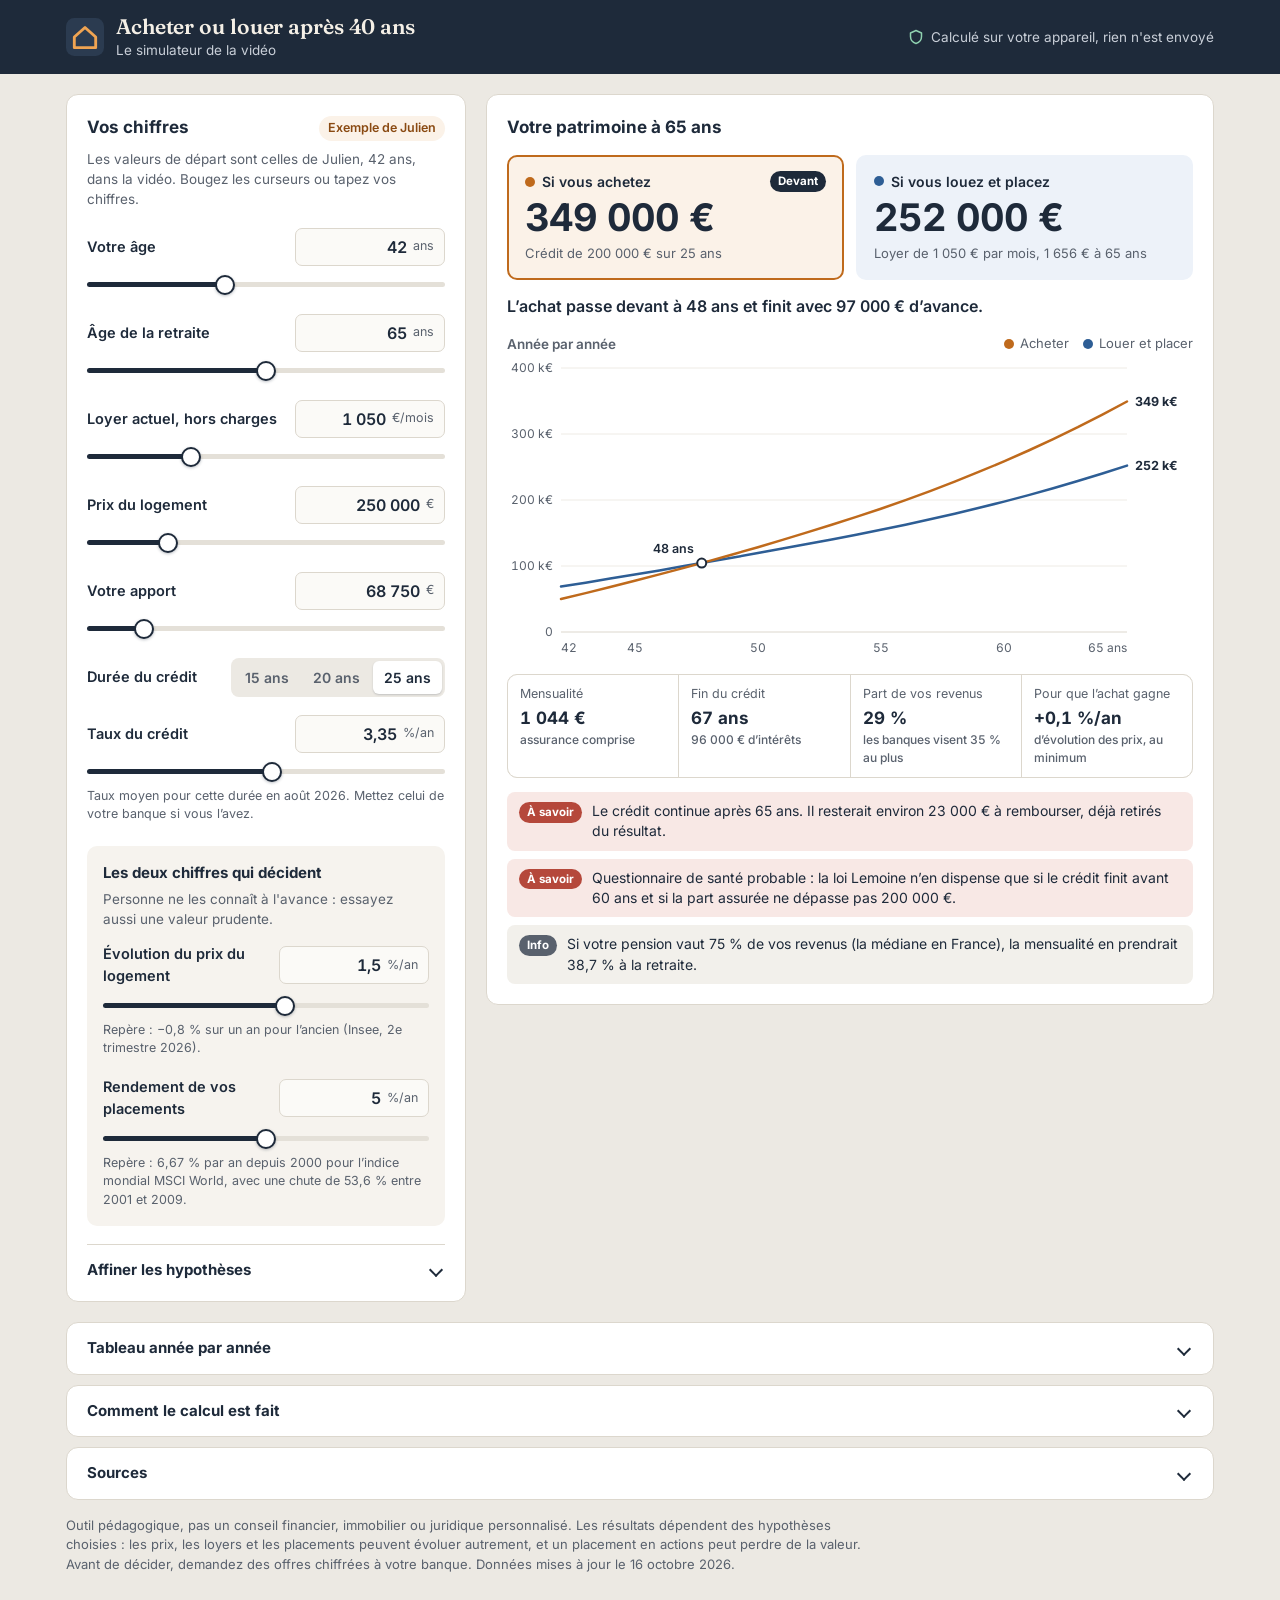
==== index.html @ 9bcf94a4 "Simulateur « Acheter ou louer après 40 ans » Page statique (HTML, CSS, JavaScript) : tout le calcul " ====
<!doctype html>
<html lang="fr">
<head>
<meta charset="utf-8">
<meta name="viewport" content="width=device-width, initial-scale=1, viewport-fit=cover">
<title>Simulateur acheter ou louer après 40 ans</title>
<meta name="description" content="Comparez votre patrimoine à la retraite si vous achetez votre logement ou si vous restez locataire en plaçant la différence. Gratuit, sans inscription, calculé sur votre appareil.">
<meta property="og:title" content="Acheter ou louer après 40 ans : le simulateur">
<meta property="og:description" content="Le simulateur de la vidéo « Acheter ou louer après 40 ans : le vrai calcul ». Gratuit, sans inscription.">
<meta property="og:type" content="website">
<meta name="theme-color" content="#1E2A3A">
<link rel="icon" href="data:image/svg+xml,%3Csvg xmlns='http://www.w3.org/2000/svg' viewBox='0 0 32 32'%3E%3Crect width='32' height='32' rx='7' fill='%231E2A3A'/%3E%3Cpath d='M7 16 16 8l9 8v9H7z' fill='none' stroke='%23F0A452' stroke-width='2.4' stroke-linejoin='round'/%3E%3C/svg%3E">
<link rel="preload" href="fonts/inter-latin-400-normal.woff2" as="font" type="font/woff2" crossorigin>
<link rel="preload" href="fonts/inter-latin-700-normal.woff2" as="font" type="font/woff2" crossorigin>
<link rel="stylesheet" href="style.css">
</head>
<body>
<header class="barre">
  <div class="largeur barre-contenu">
    <div class="marque">
      <svg class="logo" viewBox="0 0 32 32" aria-hidden="true"><rect width="32" height="32" rx="7" fill="currentColor"/><path d="M7 16 16 8l9 8v9H7z" fill="none" stroke="#F0A452" stroke-width="2.4" stroke-linejoin="round"/></svg>
      <div>
        <h1>Acheter ou louer après 40 ans</h1>
        <p class="sous-titre">Le simulateur de la vidéo<span id="lien-video-zone" hidden>, <a id="lien-video" href="#">à voir ici</a></span></p>
      </div>
    </div>
    <p class="confiance"><svg viewBox="0 0 16 16" aria-hidden="true"><path d="M8 1.5 2.5 4v3.6c0 3.2 2.3 6 5.5 6.9 3.2-.9 5.5-3.7 5.5-6.9V4z" fill="none" stroke="currentColor" stroke-width="1.5" stroke-linejoin="round"/></svg>Calculé sur votre appareil, rien n'est envoyé</p>
  </div>
</header>

<main class="largeur appli">
  <form id="formulaire" class="panneau reglages" novalidate autocomplete="off" aria-label="Vos chiffres">
    <div class="entete-panneau">
      <h2>Vos chiffres</h2>
      <p class="mode" id="mode"><span class="pastille-mode" id="mode-texte">Exemple de Julien</span><button type="button" class="petit-bouton" id="reinitialiser" hidden>Remettre l'exemple</button></p>
    </div>
    <p class="consigne" id="consigne">Les valeurs de départ sont celles de Julien, 42&nbsp;ans, dans la vidéo. Bougez les curseurs ou tapez vos chiffres.</p>

    <div class="groupe" id="groupe-base"></div>

    <div class="ligne ligne-duree">
      <span class="libelle" id="duree-titre">Durée du crédit</span>
      <div class="segments" role="radiogroup" aria-labelledby="duree-titre">
        <label><input type="radio" name="duree" value="15"><span>15 ans</span></label>
        <label><input type="radio" name="duree" value="20"><span>20 ans</span></label>
        <label><input type="radio" name="duree" value="25"><span>25 ans</span></label>
      </div>
    </div>
    <div class="groupe" id="groupe-credit"></div>

    <div class="groupe decisif">
      <h3>Les deux chiffres qui décident</h3>
      <p class="consigne">Personne ne les connaît à l'avance&nbsp;: essayez aussi une valeur prudente.</p>
      <div id="groupe-decisif"></div>
    </div>

    <details class="affiner" id="affiner">
      <summary>Affiner les hypothèses</summary>
      <div class="groupe" id="groupe-affiner"></div>
    </details>
  </form>

  <section class="panneau resultats" id="resultats" aria-labelledby="resultats-titre" tabindex="-1">
    <h2 id="resultats-titre">Votre patrimoine à <span id="r-age">65</span>&nbsp;ans</h2>

    <div class="duel" aria-live="polite">
      <div class="tuile tuile-achat" id="tuile-achat">
        <p class="tuile-nom"><i class="point-serie achat" aria-hidden="true"></i>Si vous achetez <span class="devant" hidden>Devant</span></p>
        <p class="tuile-somme" id="r-achat">—</p>
        <p class="tuile-detail" id="r-achat-detail"></p>
      </div>
      <div class="tuile tuile-location" id="tuile-location">
        <p class="tuile-nom"><i class="point-serie location" aria-hidden="true"></i>Si vous louez et placez <span class="devant" hidden>Devant</span></p>
        <p class="tuile-somme" id="r-location">—</p>
        <p class="tuile-detail" id="r-location-detail"></p>
      </div>
    </div>
    <p class="verdict" id="r-verdict"></p>

    <figure class="graphique">
      <div class="graphique-tete">
        <figcaption>Année par année</figcaption>
        <div class="legende" aria-hidden="true"><span><i class="point-serie achat"></i>Acheter</span><span><i class="point-serie location"></i>Louer et placer</span></div>
      </div>
      <div class="zone-graphique" id="zone-graphique">
        <svg id="graphique" role="img" aria-labelledby="graphique-desc"><desc id="graphique-desc"></desc></svg>
        <div class="bulle" id="bulle" hidden></div>
      </div>
    </figure>

    <dl class="chiffres-cles" id="chiffres-cles"></dl>

    <ul class="alertes" id="alertes"></ul>
  </section>
</main>

<section class="largeur annexes">
  <details class="volet">
    <summary>Tableau année par année</summary>
    <div class="volet-contenu">
      <div class="tableau-defile">
        <table id="tableau">
          <thead><tr><th scope="col">Âge</th><th scope="col">Si vous achetez</th><th scope="col">Si vous louez et placez</th><th scope="col">Devant</th></tr></thead>
          <tbody></tbody>
        </table>
      </div>
    </div>
  </details>
  <details class="volet">
    <summary>Comment le calcul est fait</summary>
    <div class="volet-contenu">
      <ul class="liste">
        <li><strong>Si vous achetez&nbsp;:</strong> l'apport paie les frais d'achat et une partie du prix, le reste est emprunté. Vous payez la mensualité, l'assurance, la taxe foncière, les charges et l'entretien. Votre patrimoine, c'est la valeur du logement, moins ce qu'il reste à rembourser, plus ce que vous avez pu placer les mois où vous payiez moins qu'un loyer.</li>
        <li><strong>Si vous louez et placez&nbsp;:</strong> l'apport est placé dès le départ. Chaque mois où l'acheteur paie plus que votre loyer, vous placez la différence.</li>
        <li>Le calcul est fait mois par mois. Les loyers et les dépenses augmentent chaque année du pourcentage choisi. Les résultats sont arrondis au millier d'euros.</li>
        <li><strong>Pas compté&nbsp;:</strong> les frais de revente du logement, les impôts et les frais sur les placements, les aides et les prêts aidés. L'assurance est calculée sur le montant emprunté au départ, comme dans la plupart des contrats de banque.</li>
      </ul>
    </div>
  </details>
  <details class="volet">
    <summary>Sources</summary>
    <div class="volet-contenu">
      <ul class="liste sources">
        <li>Taux moyens par durée, août 2026&nbsp;: <a href="https://lobservatoire.creditlogement.fr/wp-content/uploads/sites/2/2026/09/TDB_L_Observatoire_Credit_Logement_CSA_aout2026.pdf">Observatoire Crédit Logement/CSA</a></li>
        <li>Règle des 35&nbsp;% assurance comprise&nbsp;: <a href="https://www.economie.gouv.fr/files/files/directions_services/hcsf/HCSF%20-%20Communiqu%C3%A9%20de%20presse%20du%20mardi%209%20juin%202026.pdf">Haut Conseil de stabilité financière, juin 2026</a></li>
        <li>Questionnaire de santé (loi Lemoine)&nbsp;: <a href="https://www.assemblee-nationale.fr/dyn/17/questions/QANR5L17QE14708">réponse du gouvernement du 21/07/2026</a></li>
        <li>Pension médiane égale à 75&nbsp;% du dernier revenu&nbsp;: <a href="https://drees.solidarites-sante.gouv.fr/sites/default/files/2026-03/ER1369_Niveau%20vie%20retrait%C3%A9s.pdf">DREES, Études et résultats n°&nbsp;1369, mars 2026</a></li>
        <li>Prix des logements anciens&nbsp;: <a href="https://insee.fr/fr/statistiques/9040119">Insee, 2<sup>e</sup>&nbsp;trimestre 2026</a></li>
        <li>Rendement du MSCI World en euros&nbsp;: <a href="https://www.msci.com/documents/10199/890dd84d-3750-4656-87f2-1229ed5a5d6e">fiche MSCI au 30/09/2026</a></li>
      </ul>
    </div>
  </details>

  <section class="newsletter" id="newsletter" hidden aria-labelledby="newsletter-titre">
    <h2 id="newsletter-titre">Recevez le tableau détaillé</h2>
    <p>Le fichier Excel avec tous les calculs, à modifier vous-même, puis un email à chaque nouvelle vidéo.</p>
    <a class="bouton" id="newsletter-lien" href="#">Recevoir le tableau</a>
  </section>

  <p class="avertissement">Outil pédagogique, pas un conseil financier, immobilier ou juridique personnalisé. Les résultats dépendent des hypothèses choisies&nbsp;: les prix, les loyers et les placements peuvent évoluer autrement, et un placement en actions peut perdre de la valeur. Avant de décider, demandez des offres chiffrées à votre banque. Données mises à jour le 16&nbsp;octobre 2026.</p>
</section>

<div class="barre-mobile" id="barre-mobile" hidden>
  <a href="#resultats"><span>À <b id="b-age">65</b>&nbsp;ans</span><span><i class="point-serie achat" aria-hidden="true"></i>Acheter <b id="b-achat">—</b></span><span><i class="point-serie location" aria-hidden="true"></i>Louer <b id="b-location">—</b></span></a>
</div>

<script src="simulateur.js"></script>
</body>
</html>
---- style.css ----
/* Simulateur « Acheter ou louer après 40 ans » — interface d'outil, couleurs de la chaîne. */

@font-face { font-family: "Inter"; src: url("fonts/inter-latin-400-normal.woff2") format("woff2"); font-weight: 400; font-display: swap; }
@font-face { font-family: "Inter"; src: url("fonts/inter-latin-500-normal.woff2") format("woff2"); font-weight: 500; font-display: swap; }
@font-face { font-family: "Inter"; src: url("fonts/inter-latin-600-normal.woff2") format("woff2"); font-weight: 600; font-display: swap; }
@font-face { font-family: "Inter"; src: url("fonts/inter-latin-700-normal.woff2") format("woff2"); font-weight: 700; font-display: swap; }
@font-face { font-family: "Fraunces"; src: url("fonts/fraunces-latin-600-normal.woff2") format("woff2"); font-weight: 600; font-display: swap; }

/* Mise en page : barre de titre, puis deux panneaux côte à côte (réglages | résultats), volets repliables dessous. */
:root {
  --fond: #ECE9E3;
  --panneau: #FFFFFF;
  --encre: #1E2A3A;
  --doux: #59616D;
  --bord: #DCD7CD;
  --piste: #E4E0D8;
  --ambre: #D9822B;
  --achat: #BF6A1C;
  --achat-fond: #FBF2E8;
  --location: #2E5E95;
  --location-fond: #EDF2F9;
  --vert: #2F7356;
  --vert-fond: #E6F1EB;
  --brique: #B5483B;
  --brique-fond: #F8E8E5;
  --f-texte: "Inter", system-ui, -apple-system, "Segoe UI", Roboto, sans-serif;
  --f-marque: "Fraunces", Georgia, serif;
  color-scheme: light;
}

* { box-sizing: border-box; }
html { -webkit-text-size-adjust: 100%; }
body { margin: 0; background: var(--fond); color: var(--encre); font: 400 16px/1.5 var(--f-texte); }
a { color: var(--location); text-underline-offset: 2px; }
:focus-visible { outline: 2px solid var(--location); outline-offset: 2px; }
.largeur {
  max-width: 1180px; margin: 0 auto;
  padding-left: max(16px, env(safe-area-inset-left, 0px));
  padding-right: max(16px, env(safe-area-inset-right, 0px));
}

/* Barre de titre */
.barre { background: var(--encre); color: #F4EFE6; }
.barre-contenu { display: flex; flex-wrap: wrap; align-items: center; justify-content: space-between; gap: 10px 24px; padding-block: 14px; }
.marque { display: flex; align-items: center; gap: 12px; min-width: 0; }
.logo { width: 38px; height: 38px; flex: none; color: #2B3B50; }
.barre h1 { margin: 0; font: 600 21px/1.15 var(--f-marque); letter-spacing: -.005em; }
.sous-titre { margin: 2px 0 0; font-size: 13.5px; color: #C9CFD8; }
.sous-titre a { color: #F0A452; }
.confiance { margin: 0; display: inline-flex; align-items: center; gap: 7px; font-size: 13.5px; color: #C9CFD8; }
.confiance svg { width: 16px; height: 16px; color: #8FD1B0; }

/* Les deux panneaux */
.appli {
  display: grid; grid-template-columns: minmax(0, 400px) minmax(0, 1fr);
  gap: 20px; align-items: start; padding-block: 20px;
}
.panneau { background: var(--panneau); border: 1px solid var(--bord); border-radius: 12px; padding: 20px; min-width: 0; }
.panneau h2 { margin: 0; font-size: 17px; font-weight: 700; }

/* Réglages */
.entete-panneau { display: flex; align-items: center; justify-content: space-between; gap: 10px; flex-wrap: wrap; }
.mode { margin: 0; display: flex; align-items: center; gap: 8px; }
.pastille-mode { font-size: 12.5px; font-weight: 600; padding: 3px 9px; border-radius: 999px; background: var(--achat-fond); color: #8A4A12; }
.pastille-mode.perso { background: var(--location-fond); color: var(--location); }
.petit-bouton { border: 1px solid var(--bord); background: var(--panneau); border-radius: 6px; padding: 4px 9px; font: 600 12.5px/1.2 var(--f-texte); color: var(--encre); cursor: pointer; }
.petit-bouton:hover { border-color: var(--encre); }
.consigne { margin: 8px 0 0; font-size: 13.5px; color: var(--doux); }

.groupe { display: grid; gap: 18px; margin-top: 18px; }
.ligne { display: grid; grid-template-columns: minmax(0, 1fr) auto; align-items: center; gap: 6px 12px; }
.ligne label, .libelle { font-size: 14.5px; font-weight: 600; }
.valeur {
  display: flex; align-items: center; width: 150px; height: 38px;
  border: 1px solid var(--bord); border-radius: 7px; background: #FBFAF7;
}
.valeur:hover { border-color: #B9B2A5; }
.valeur:focus-within { outline: 2px solid var(--location); outline-offset: 0; border-color: var(--location); background: #fff; }
.valeur input {
  flex: 1; min-width: 0; height: 100%; padding: 0 6px 0 10px; border: 0; background: transparent; outline: none;
  font: 600 16px/1 var(--f-texte); font-variant-numeric: tabular-nums; color: var(--encre); text-align: right;
}
.valeur:has(input[aria-invalid="true"]) { border-color: var(--brique); background: var(--brique-fond); }
.valeur .unite { flex: none; padding-right: 10px; font-size: 12.5px; color: var(--doux); white-space: nowrap; }
.ligne .indice { grid-column: 1 / -1; margin: -2px 0 0; font-size: 12.5px; color: var(--doux); }
.ligne .erreur { grid-column: 1 / -1; margin: 0; font-size: 12.5px; font-weight: 600; color: var(--brique); }

input[type="range"] {
  grid-column: 1 / -1; width: 100%; margin: 2px 0 0; height: 22px; background: transparent;
  -webkit-appearance: none; appearance: none; cursor: pointer; --p: 50%;
}
input[type="range"]::-webkit-slider-runnable-track { height: 5px; border-radius: 3px; background: linear-gradient(to right, var(--encre) var(--p), var(--piste) var(--p)); }
input[type="range"]::-moz-range-track { height: 5px; border-radius: 3px; background: var(--piste); }
input[type="range"]::-moz-range-progress { height: 5px; border-radius: 3px; background: var(--encre); }
input[type="range"]::-webkit-slider-thumb {
  -webkit-appearance: none; appearance: none; width: 20px; height: 20px; margin-top: -7.5px; border-radius: 50%;
  background: var(--panneau); border: 2px solid var(--encre); box-shadow: 0 1px 3px rgba(30, 42, 58, .3);
}
input[type="range"]::-moz-range-thumb { width: 16px; height: 16px; border-radius: 50%; background: var(--panneau); border: 2px solid var(--encre); }
input[type="range"]:focus-visible { outline: none; }
input[type="range"]:focus-visible::-webkit-slider-thumb { box-shadow: 0 0 0 3px rgba(46, 94, 149, .4); }
input[type="range"]:focus-visible::-moz-range-thumb { box-shadow: 0 0 0 3px rgba(46, 94, 149, .4); }

.ligne-duree { margin-top: 18px; }
.segments { display: inline-flex; background: var(--fond); border-radius: 8px; padding: 3px; gap: 2px; }
.segments label { margin: 0; cursor: pointer; }
.segments input { position: absolute; opacity: 0; pointer-events: none; }
.segments span { display: block; padding: 6px 11px; border-radius: 6px; font-size: 14px; font-weight: 600; color: var(--doux); }
.segments input:checked + span { background: var(--panneau); color: var(--encre); box-shadow: 0 1px 2px rgba(30, 42, 58, .2); }
.segments input:focus-visible + span { outline: 2px solid var(--location); }

.decisif { margin-top: 22px; padding: 16px; border-radius: 10px; background: #F6F3EE; gap: 0; }
.decisif h3 { margin: 0; font-size: 15px; font-weight: 700; }
.decisif .consigne { margin-top: 4px; }
#groupe-decisif { display: grid; gap: 18px; margin-top: 14px; }

.affiner { margin-top: 18px; border-top: 1px solid var(--bord); padding-top: 14px; }
.affiner summary, .volet summary {
  cursor: pointer; list-style: none; display: flex; align-items: center; justify-content: space-between; gap: 12px;
  font-weight: 700; font-size: 15px;
}
.affiner summary::-webkit-details-marker, .volet summary::-webkit-details-marker { display: none; }
.affiner summary::after, .volet summary::after {
  content: ""; width: 8px; height: 8px; border-right: 2px solid currentColor; border-bottom: 2px solid currentColor;
  transform: rotate(45deg); margin-right: 4px; transition: transform .15s ease;
}
.affiner[open] summary::after, .volet[open] summary::after { transform: rotate(-135deg); }

/* Résultats */
.resultats { position: sticky; top: 16px; outline: none; }
.duel { display: grid; grid-template-columns: repeat(2, minmax(0, 1fr)); gap: 12px; margin-top: 14px; }
.tuile { border-radius: 10px; padding: 14px 16px; border: 2px solid transparent; min-width: 0; }
.tuile-achat { background: var(--achat-fond); }
.tuile-location { background: var(--location-fond); }
.tuile.gagnante.tuile-achat { border-color: var(--achat); }
.tuile.gagnante.tuile-location { border-color: var(--location); }
.tuile-nom { margin: 0; display: flex; align-items: center; gap: 7px; flex-wrap: wrap; font-size: 14px; font-weight: 600; }
.point-serie { display: inline-block; width: 10px; height: 10px; border-radius: 50%; flex: none; }
.point-serie.achat { background: var(--achat); }
.point-serie.location { background: var(--location); }
.devant { margin-left: auto; font-size: 11.5px; font-weight: 700; padding: 2px 8px; border-radius: 999px; background: var(--encre); color: #fff; }
.tuile-somme { margin: 6px 0 0; font: 700 clamp(28px, 3.6vw, 38px)/1.05 var(--f-texte); font-variant-numeric: tabular-nums; letter-spacing: -.02em; white-space: nowrap; }
.tuile-detail { margin: 6px 0 0; font-size: 13px; color: var(--doux); }
.verdict { margin: 14px 0 0; font-size: 16px; font-weight: 600; }
.verdict .chiffre { font-variant-numeric: tabular-nums; }

.graphique { margin: 16px 0 0; }
.graphique-tete { display: flex; align-items: baseline; justify-content: space-between; gap: 12px; flex-wrap: wrap; }
.graphique figcaption { font-size: 13.5px; font-weight: 600; color: var(--doux); }
.legende { display: flex; gap: 14px; font-size: 13px; color: var(--doux); }
.legende span { display: inline-flex; align-items: center; gap: 6px; }
.zone-graphique { position: relative; margin-top: 4px; touch-action: pan-y; }
#graphique { display: block; width: 100%; height: auto; overflow: visible; }
#graphique text { font-family: var(--f-texte); fill: var(--doux); font-size: 12px; font-variant-numeric: tabular-nums; }
#graphique .grille-y { stroke: #EEEBE5; stroke-width: 1; }
#graphique .axe { stroke: var(--bord); stroke-width: 1; }
#graphique .courbe { fill: none; stroke-width: 2.5; stroke-linejoin: round; stroke-linecap: round; }
#graphique .courbe.achat { stroke: var(--achat); }
#graphique .courbe.location { stroke: var(--location); }
#graphique .etiquette-fin { font-weight: 700; fill: var(--encre); font-size: 12.5px; }
#graphique .croisement { fill: var(--panneau); stroke: var(--encre); stroke-width: 2; }
#graphique .note-croisement { font-weight: 600; fill: var(--encre); font-size: 12.5px; }
#graphique .viseur { stroke: var(--encre); stroke-width: 1; stroke-dasharray: 3 3; }
#graphique .point { stroke: var(--panneau); stroke-width: 2; }
.bulle {
  position: absolute; top: 0; pointer-events: none; z-index: 2;
  background: var(--encre); color: #fff; border-radius: 7px; padding: 8px 10px;
  font-size: 13px; line-height: 1.45; white-space: nowrap; font-variant-numeric: tabular-nums;
  box-shadow: 0 8px 20px -8px rgba(30, 42, 58, .6);
}
.bulle .point-serie { width: 8px; height: 8px; margin-right: 6px; box-shadow: 0 0 0 1.5px #fff; }

.chiffres-cles { display: grid; grid-template-columns: repeat(4, minmax(0, 1fr)); gap: 1px; margin: 16px 0 0; background: var(--bord); border: 1px solid var(--bord); border-radius: 10px; overflow: hidden; }
.chiffres-cles div { background: var(--panneau); padding: 10px 12px; min-width: 0; }
.chiffres-cles dt { font-size: 12.5px; color: var(--doux); }
.chiffres-cles dd { margin: 2px 0 0; font-size: 17px; font-weight: 700; font-variant-numeric: tabular-nums; }
.chiffres-cles dd small { display: block; font-size: 12px; font-weight: 500; color: var(--doux); }

.alertes { list-style: none; margin: 14px 0 0; padding: 0; display: grid; gap: 8px; }
.alertes li { display: grid; grid-template-columns: auto minmax(0, 1fr); gap: 10px; align-items: start; padding: 9px 12px; border-radius: 8px; font-size: 14px; line-height: 1.45; }
.alertes .etat { font-size: 11.5px; font-weight: 700; padding: 2px 8px; border-radius: 999px; white-space: nowrap; margin-top: 1px; }
.alertes .ok { background: var(--vert-fond); }
.alertes .ok .etat { background: var(--vert); color: #fff; }
.alertes .attention { background: var(--brique-fond); }
.alertes .attention .etat { background: var(--brique); color: #fff; }
.alertes .info { background: #F2F0EB; }
.alertes .info .etat { background: var(--doux); color: #fff; }

/* Volets repliables */
.annexes { display: grid; gap: 10px; padding-bottom: 40px; }
.volet { background: var(--panneau); border: 1px solid var(--bord); border-radius: 12px; padding: 14px 20px; }
.volet-contenu { margin-top: 12px; }
.tableau-defile { overflow-x: auto; }
table { border-collapse: collapse; width: 100%; min-width: 440px; font-variant-numeric: tabular-nums; }
th, td { padding: 7px 10px; text-align: right; border-bottom: 1px solid #EEEBE5; font-size: 14px; }
th:first-child, td:first-child { text-align: left; }
thead th { font-weight: 600; color: var(--doux); font-size: 13px; }
tr.fin-credit td { font-weight: 700; }
.liste { margin: 0; padding-left: 18px; display: grid; gap: 8px; font-size: 14.5px; max-width: 80ch; }
.sources li { overflow-wrap: anywhere; }
.newsletter { background: var(--encre); color: #F4EFE6; border-radius: 12px; padding: 18px 20px; }
.newsletter h2 { margin: 0 0 4px; font-size: 18px; }
.newsletter p { margin: 0 0 12px; font-size: 14.5px; }
.bouton { display: inline-block; background: var(--ambre); color: var(--encre); font-weight: 700; padding: 10px 16px; border-radius: 8px; text-decoration: none; }
.avertissement { margin: 6px 0 0; font-size: 13px; color: var(--doux); max-width: 100ch; }

.barre-mobile { display: none; }

@media (max-width: 920px) {
  .appli { grid-template-columns: minmax(0, 1fr); }
  .resultats { position: static; }
  .barre-mobile:not([hidden]) {
    display: block; position: fixed; left: 0; right: 0; bottom: 0; z-index: 10;
    background: var(--encre); color: #fff;
    padding: 10px max(16px, env(safe-area-inset-right, 0px)) calc(10px + env(safe-area-inset-bottom, 0px)) max(16px, env(safe-area-inset-left, 0px));
    box-shadow: 0 -8px 20px -10px rgba(30, 42, 58, .6);
  }
  .barre-mobile a { color: #fff; text-decoration: none; display: flex; flex-wrap: wrap; gap: 4px 16px; align-items: center; font-size: 14.5px; font-variant-numeric: tabular-nums; }
  .barre-mobile .point-serie { width: 9px; height: 9px; margin-right: 5px; box-shadow: 0 0 0 1.5px #fff; }
  body { padding-bottom: 60px; }
}
@media (max-width: 600px) {
  .panneau { padding: 16px; }
  .duel { grid-template-columns: minmax(0, 1fr); gap: 8px; }
  .tuile { display: grid; grid-template-columns: minmax(0, 1fr) auto; align-items: center; column-gap: 10px; padding: 12px 14px; }
  .tuile-somme { grid-column: 2; grid-row: 1 / span 2; margin: 0; font-size: clamp(24px, 7vw, 30px); }
  .tuile-detail { margin-top: 2px; font-size: 12.5px; }
  .chiffres-cles { grid-template-columns: repeat(2, minmax(0, 1fr)); }
  .barre h1 { font-size: 19px; }
  .confiance { font-size: 12.5px; }
}
@media (prefers-reduced-motion: reduce) { * { transition: none !important; } }
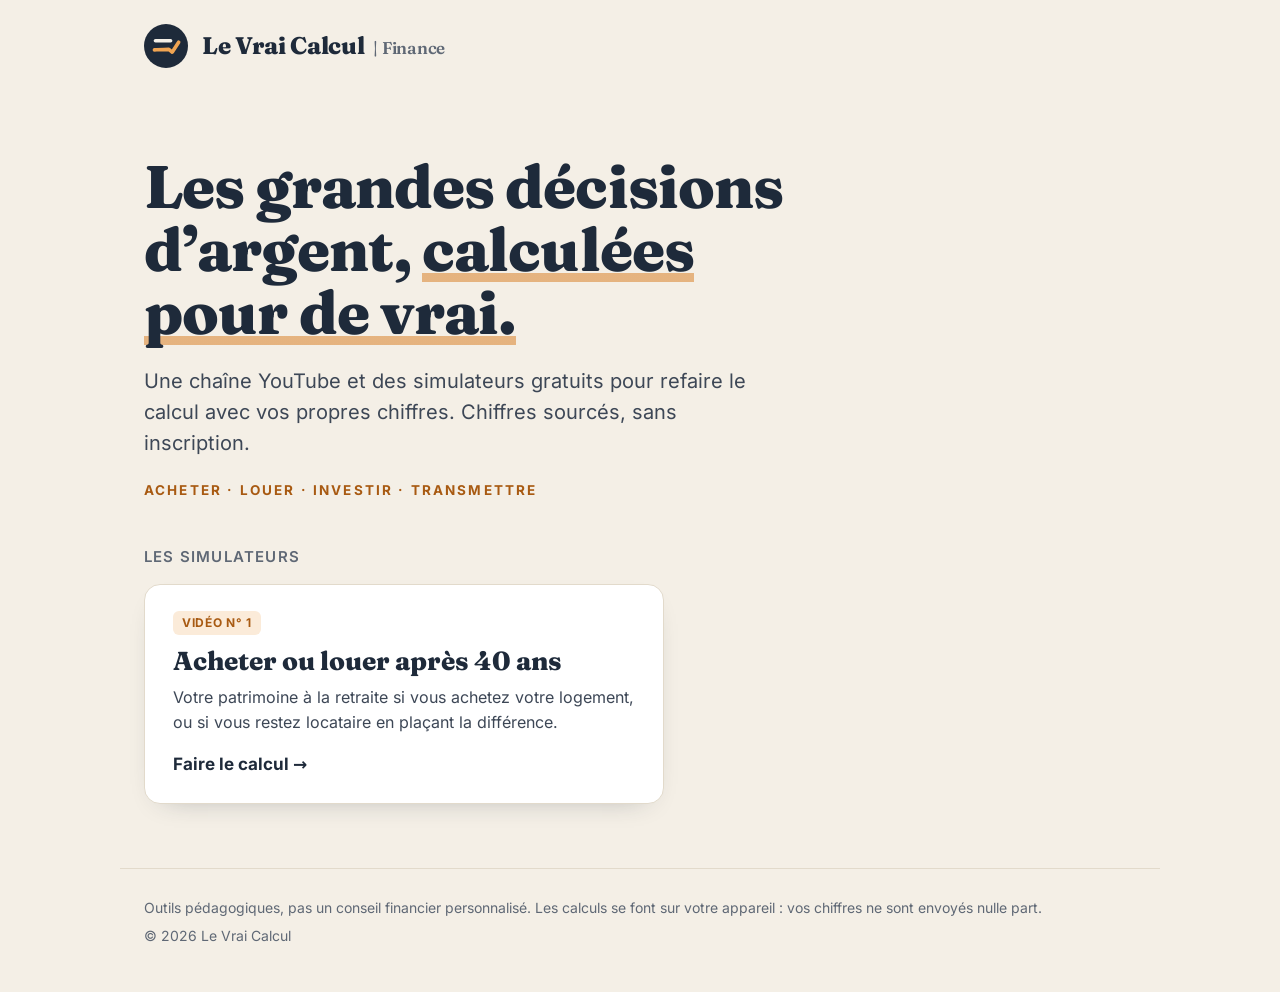
==== commit 8df3cfd7: "Page d'accueil Le Vrai Calcul et simulateur dans /acheter-ou-louer - accueil : logo, phrase signatur" ====
--- a/index.html
+++ b/index.html
@@ -3,147 +3,46 @@
 <head>
 <meta charset="utf-8">
 <meta name="viewport" content="width=device-width, initial-scale=1, viewport-fit=cover">
-<title>Simulateur acheter ou louer après 40 ans</title>
-<meta name="description" content="Comparez votre patrimoine à la retraite si vous achetez votre logement ou si vous restez locataire en plaçant la différence. Gratuit, sans inscription, calculé sur votre appareil.">
-<meta property="og:title" content="Acheter ou louer après 40 ans : le simulateur">
-<meta property="og:description" content="Le simulateur de la vidéo « Acheter ou louer après 40 ans : le vrai calcul ». Gratuit, sans inscription.">
+<title>Le Vrai Calcul | Finance : simulateurs gratuits</title>
+<meta name="description" content="Les grandes décisions d’argent, calculées pour de vrai. Les simulateurs gratuits de la chaîne Le Vrai Calcul : sans inscription, calculés sur votre appareil.">
+<meta property="og:title" content="Le Vrai Calcul | Finance">
+<meta property="og:description" content="Les grandes décisions d’argent, calculées pour de vrai. Simulateurs gratuits, sans inscription.">
 <meta property="og:type" content="website">
 <meta name="theme-color" content="#1E2A3A">
-<link rel="icon" href="data:image/svg+xml,%3Csvg xmlns='http://www.w3.org/2000/svg' viewBox='0 0 32 32'%3E%3Crect width='32' height='32' rx='7' fill='%231E2A3A'/%3E%3Cpath d='M7 16 16 8l9 8v9H7z' fill='none' stroke='%23F0A452' stroke-width='2.4' stroke-linejoin='round'/%3E%3C/svg%3E">
+<link rel="icon" href="favicon.svg" type="image/svg+xml">
+<link rel="preload" href="fonts/fraunces-latin-800-normal.woff2" as="font" type="font/woff2" crossorigin>
 <link rel="preload" href="fonts/inter-latin-400-normal.woff2" as="font" type="font/woff2" crossorigin>
-<link rel="preload" href="fonts/inter-latin-700-normal.woff2" as="font" type="font/woff2" crossorigin>
-<link rel="stylesheet" href="style.css">
+<link rel="stylesheet" href="accueil.css">
 </head>
 <body>
-<header class="barre">
-  <div class="largeur barre-contenu">
-    <div class="marque">
-      <svg class="logo" viewBox="0 0 32 32" aria-hidden="true"><rect width="32" height="32" rx="7" fill="currentColor"/><path d="M7 16 16 8l9 8v9H7z" fill="none" stroke="#F0A452" stroke-width="2.4" stroke-linejoin="round"/></svg>
-      <div>
-        <h1>Acheter ou louer après 40 ans</h1>
-        <p class="sous-titre">Le simulateur de la vidéo<span id="lien-video-zone" hidden>, <a id="lien-video" href="#">à voir ici</a></span></p>
-      </div>
-    </div>
-    <p class="confiance"><svg viewBox="0 0 16 16" aria-hidden="true"><path d="M8 1.5 2.5 4v3.6c0 3.2 2.3 6 5.5 6.9 3.2-.9 5.5-3.7 5.5-6.9V4z" fill="none" stroke="currentColor" stroke-width="1.5" stroke-linejoin="round"/></svg>Calculé sur votre appareil, rien n'est envoyé</p>
-  </div>
+<header class="entete largeur">
+  <a class="marque" href="./">
+    <img class="logo" src="favicon.svg" alt="" width="44" height="44">
+    <span class="nom">Le Vrai Calcul <span class="finance">| Finance</span></span>
+  </a>
 </header>
 
-<main class="largeur appli">
-  <form id="formulaire" class="panneau reglages" novalidate autocomplete="off" aria-label="Vos chiffres">
-    <div class="entete-panneau">
-      <h2>Vos chiffres</h2>
-      <p class="mode" id="mode"><span class="pastille-mode" id="mode-texte">Exemple de Julien</span><button type="button" class="petit-bouton" id="reinitialiser" hidden>Remettre l'exemple</button></p>
-    </div>
-    <p class="consigne" id="consigne">Les valeurs de départ sont celles de Julien, 42&nbsp;ans, dans la vidéo. Bougez les curseurs ou tapez vos chiffres.</p>
+<main class="largeur">
+  <section class="intro" aria-labelledby="titre">
+    <h1 id="titre">Les grandes décisions d’argent, <span class="souligne">calculées pour&nbsp;de&nbsp;vrai.</span></h1>
+    <p class="chapo">Une chaîne YouTube et des simulateurs gratuits pour refaire le calcul avec vos propres chiffres. Chiffres sourcés, sans inscription.</p>
+    <p class="themes">Acheter · Louer · Investir · Transmettre</p>
+  </section>
 
-    <div class="groupe" id="groupe-base"></div>
-
-    <div class="ligne ligne-duree">
-      <span class="libelle" id="duree-titre">Durée du crédit</span>
-      <div class="segments" role="radiogroup" aria-labelledby="duree-titre">
-        <label><input type="radio" name="duree" value="15"><span>15 ans</span></label>
-        <label><input type="radio" name="duree" value="20"><span>20 ans</span></label>
-        <label><input type="radio" name="duree" value="25"><span>25 ans</span></label>
-      </div>
-    </div>
-    <div class="groupe" id="groupe-credit"></div>
-
-    <div class="groupe decisif">
-      <h3>Les deux chiffres qui décident</h3>
-      <p class="consigne">Personne ne les connaît à l'avance&nbsp;: essayez aussi une valeur prudente.</p>
-      <div id="groupe-decisif"></div>
-    </div>
-
-    <details class="affiner" id="affiner">
-      <summary>Affiner les hypothèses</summary>
-      <div class="groupe" id="groupe-affiner"></div>
-    </details>
-  </form>
-
-  <section class="panneau resultats" id="resultats" aria-labelledby="resultats-titre" tabindex="-1">
-    <h2 id="resultats-titre">Votre patrimoine à <span id="r-age">65</span>&nbsp;ans</h2>
-
-    <div class="duel" aria-live="polite">
-      <div class="tuile tuile-achat" id="tuile-achat">
-        <p class="tuile-nom"><i class="point-serie achat" aria-hidden="true"></i>Si vous achetez <span class="devant" hidden>Devant</span></p>
-        <p class="tuile-somme" id="r-achat">—</p>
-        <p class="tuile-detail" id="r-achat-detail"></p>
-      </div>
-      <div class="tuile tuile-location" id="tuile-location">
-        <p class="tuile-nom"><i class="point-serie location" aria-hidden="true"></i>Si vous louez et placez <span class="devant" hidden>Devant</span></p>
-        <p class="tuile-somme" id="r-location">—</p>
-        <p class="tuile-detail" id="r-location-detail"></p>
-      </div>
-    </div>
-    <p class="verdict" id="r-verdict"></p>
-
-    <figure class="graphique">
-      <div class="graphique-tete">
-        <figcaption>Année par année</figcaption>
-        <div class="legende" aria-hidden="true"><span><i class="point-serie achat"></i>Acheter</span><span><i class="point-serie location"></i>Louer et placer</span></div>
-      </div>
-      <div class="zone-graphique" id="zone-graphique">
-        <svg id="graphique" role="img" aria-labelledby="graphique-desc"><desc id="graphique-desc"></desc></svg>
-        <div class="bulle" id="bulle" hidden></div>
-      </div>
-    </figure>
-
-    <dl class="chiffres-cles" id="chiffres-cles"></dl>
-
-    <ul class="alertes" id="alertes"></ul>
+  <section class="simulateurs" aria-labelledby="titre-simulateurs">
+    <h2 id="titre-simulateurs">Les simulateurs</h2>
+    <a class="carte" href="acheter-ou-louer/">
+      <span class="etiquette">Vidéo n° 1</span>
+      <span class="carte-titre">Acheter ou louer après 40&nbsp;ans</span>
+      <span class="carte-texte">Votre patrimoine à la retraite si vous achetez votre logement, ou si vous restez locataire en plaçant la différence.</span>
+      <span class="carte-action">Faire le calcul <span aria-hidden="true">→</span></span>
+    </a>
   </section>
 </main>
 
-<section class="largeur annexes">
-  <details class="volet">
-    <summary>Tableau année par année</summary>
-    <div class="volet-contenu">
-      <div class="tableau-defile">
-        <table id="tableau">
-          <thead><tr><th scope="col">Âge</th><th scope="col">Si vous achetez</th><th scope="col">Si vous louez et placez</th><th scope="col">Devant</th></tr></thead>
-          <tbody></tbody>
-        </table>
-      </div>
-    </div>
-  </details>
-  <details class="volet">
-    <summary>Comment le calcul est fait</summary>
-    <div class="volet-contenu">
-      <ul class="liste">
-        <li><strong>Si vous achetez&nbsp;:</strong> l'apport paie les frais d'achat et une partie du prix, le reste est emprunté. Vous payez la mensualité, l'assurance, la taxe foncière, les charges et l'entretien. Votre patrimoine, c'est la valeur du logement, moins ce qu'il reste à rembourser, plus ce que vous avez pu placer les mois où vous payiez moins qu'un loyer.</li>
-        <li><strong>Si vous louez et placez&nbsp;:</strong> l'apport est placé dès le départ. Chaque mois où l'acheteur paie plus que votre loyer, vous placez la différence.</li>
-        <li>Le calcul est fait mois par mois. Les loyers et les dépenses augmentent chaque année du pourcentage choisi. Les résultats sont arrondis au millier d'euros.</li>
-        <li><strong>Pas compté&nbsp;:</strong> les frais de revente du logement, les impôts et les frais sur les placements, les aides et les prêts aidés. L'assurance est calculée sur le montant emprunté au départ, comme dans la plupart des contrats de banque.</li>
-      </ul>
-    </div>
-  </details>
-  <details class="volet">
-    <summary>Sources</summary>
-    <div class="volet-contenu">
-      <ul class="liste sources">
-        <li>Taux moyens par durée, août 2026&nbsp;: <a href="https://lobservatoire.creditlogement.fr/wp-content/uploads/sites/2/2026/09/TDB_L_Observatoire_Credit_Logement_CSA_aout2026.pdf">Observatoire Crédit Logement/CSA</a></li>
-        <li>Règle des 35&nbsp;% assurance comprise&nbsp;: <a href="https://www.economie.gouv.fr/files/files/directions_services/hcsf/HCSF%20-%20Communiqu%C3%A9%20de%20presse%20du%20mardi%209%20juin%202026.pdf">Haut Conseil de stabilité financière, juin 2026</a></li>
-        <li>Questionnaire de santé (loi Lemoine)&nbsp;: <a href="https://www.assemblee-nationale.fr/dyn/17/questions/QANR5L17QE14708">réponse du gouvernement du 21/07/2026</a></li>
-        <li>Pension médiane égale à 75&nbsp;% du dernier revenu&nbsp;: <a href="https://drees.solidarites-sante.gouv.fr/sites/default/files/2026-03/ER1369_Niveau%20vie%20retrait%C3%A9s.pdf">DREES, Études et résultats n°&nbsp;1369, mars 2026</a></li>
-        <li>Prix des logements anciens&nbsp;: <a href="https://insee.fr/fr/statistiques/9040119">Insee, 2<sup>e</sup>&nbsp;trimestre 2026</a></li>
-        <li>Rendement du MSCI World en euros&nbsp;: <a href="https://www.msci.com/documents/10199/890dd84d-3750-4656-87f2-1229ed5a5d6e">fiche MSCI au 30/09/2026</a></li>
-      </ul>
-    </div>
-  </details>
-
-  <section class="newsletter" id="newsletter" hidden aria-labelledby="newsletter-titre">
-    <h2 id="newsletter-titre">Recevez le tableau détaillé</h2>
-    <p>Le fichier Excel avec tous les calculs, à modifier vous-même, puis un email à chaque nouvelle vidéo.</p>
-    <a class="bouton" id="newsletter-lien" href="#">Recevoir le tableau</a>
-  </section>
-
-  <p class="avertissement">Outil pédagogique, pas un conseil financier, immobilier ou juridique personnalisé. Les résultats dépendent des hypothèses choisies&nbsp;: les prix, les loyers et les placements peuvent évoluer autrement, et un placement en actions peut perdre de la valeur. Avant de décider, demandez des offres chiffrées à votre banque. Données mises à jour le 16&nbsp;octobre 2026.</p>
-</section>
-
-<div class="barre-mobile" id="barre-mobile" hidden>
-  <a href="#resultats"><span>À <b id="b-age">65</b>&nbsp;ans</span><span><i class="point-serie achat" aria-hidden="true"></i>Acheter <b id="b-achat">—</b></span><span><i class="point-serie location" aria-hidden="true"></i>Louer <b id="b-location">—</b></span></a>
-</div>
-
-<script src="simulateur.js"></script>
+<footer class="pied largeur">
+  <p>Outils pédagogiques, pas un conseil financier personnalisé. Les calculs se font sur votre appareil : vos chiffres ne sont envoyés nulle part.</p>
+  <p>© 2026 Le Vrai Calcul</p>
+</footer>
 </body>
 </html>
--- a/accueil.css
+++ b/accueil.css
@@ -0,0 +1,56 @@
+/* Page d'accueil de levraicalcul.fr */
+@font-face { font-family: "Inter"; src: url("fonts/inter-latin-400-normal.woff2") format("woff2"); font-weight: 400; font-display: swap; }
+@font-face { font-family: "Inter"; src: url("fonts/inter-latin-600-normal.woff2") format("woff2"); font-weight: 600; font-display: swap; }
+@font-face { font-family: "Inter"; src: url("fonts/inter-latin-700-normal.woff2") format("woff2"); font-weight: 700; font-display: swap; }
+@font-face { font-family: "Fraunces"; src: url("fonts/fraunces-latin-600-normal.woff2") format("woff2"); font-weight: 600; font-display: swap; }
+@font-face { font-family: "Fraunces"; src: url("fonts/fraunces-latin-800-normal.woff2") format("woff2"); font-weight: 800; font-display: swap; }
+
+:root {
+  --encre: #1E2A3A;
+  --texte: #3D4756;
+  --gris: #5F6875;
+  --creme: #F4EFE6;
+  --papier: #FBF8F1;
+  --ambre: #D9822B;
+  --ambre-texte: #A85A12;
+  --trait: #E2DACB;
+}
+* { box-sizing: border-box; }
+html { -webkit-text-size-adjust: 100%; }
+body { margin: 0; background: var(--creme); color: var(--texte); font: 400 17px/1.55 "Inter", system-ui, sans-serif; }
+.largeur { width: 100%; max-width: 1040px; margin-inline: auto; padding-inline: 24px; }
+
+.entete { padding-block: 24px; }
+.marque { display: inline-flex; align-items: center; gap: 14px; text-decoration: none; color: var(--encre); border-radius: 10px; }
+.marque:focus-visible { outline: 2px solid var(--ambre); outline-offset: 4px; }
+.logo { width: 44px; height: 44px; border-radius: 50%; display: block; }
+.nom { font: 800 24px/1 "Fraunces", Georgia, serif; letter-spacing: -.01em; }
+.finance { font: 600 17px/1 "Fraunces", Georgia, serif; color: var(--gris); margin-left: 4px; }
+
+.intro { padding-block: 56px 48px; max-width: 820px; }
+h1 { margin: 0; font: 800 clamp(36px, 6vw, 60px)/1.05 "Fraunces", Georgia, serif; color: var(--encre); letter-spacing: -.015em; }
+.souligne { background: linear-gradient(transparent 82%, rgba(217, 130, 43, .55) 82%, rgba(217, 130, 43, .55) 94%, transparent 94%); }
+.chapo { margin: 22px 0 0; font-size: clamp(17px, 2.2vw, 20px); max-width: 640px; }
+.themes { margin: 22px 0 0; font: 700 13.5px/1.4 "Inter", sans-serif; letter-spacing: .16em; text-transform: uppercase; color: var(--ambre-texte); }
+
+.simulateurs { padding-bottom: 64px; }
+h2 { margin: 0 0 18px; font: 600 15px/1.2 "Inter", sans-serif; letter-spacing: .08em; text-transform: uppercase; color: var(--gris); }
+.carte { display: grid; gap: 8px; max-width: 520px; padding: 26px 28px; border-radius: 16px; background: #fff; border: 1px solid var(--trait); color: var(--texte); text-decoration: none; box-shadow: 0 10px 28px -20px rgba(30, 42, 58, .45); transition: transform .15s ease, box-shadow .15s ease; }
+.carte:hover { transform: translateY(-2px); box-shadow: 0 16px 34px -20px rgba(30, 42, 58, .55); }
+.carte:focus-visible { outline: 3px solid var(--ambre); outline-offset: 3px; }
+.etiquette { justify-self: start; font: 700 12px/1 "Inter", sans-serif; letter-spacing: .06em; text-transform: uppercase; color: var(--ambre-texte); background: #FBEBD9; padding: 6px 9px; border-radius: 6px; }
+.carte-titre { font: 800 26px/1.15 "Fraunces", Georgia, serif; color: var(--encre); margin-top: 4px; }
+.carte-texte { font-size: 16px; }
+.carte-action { margin-top: 8px; font-weight: 700; color: var(--encre); }
+
+.pied { padding-block: 28px 40px; border-top: 1px solid var(--trait); font-size: 14px; color: var(--gris); }
+.pied p { margin: 0 0 6px; }
+
+@media (max-width: 560px) {
+  body { font-size: 16px; }
+  .largeur { padding-inline: 16px; }
+  .intro { padding-block: 32px 36px; }
+  .nom { font-size: 21px; }
+  .carte { padding: 22px 20px; }
+}
+@media (prefers-reduced-motion: reduce) { .carte { transition: none; } }
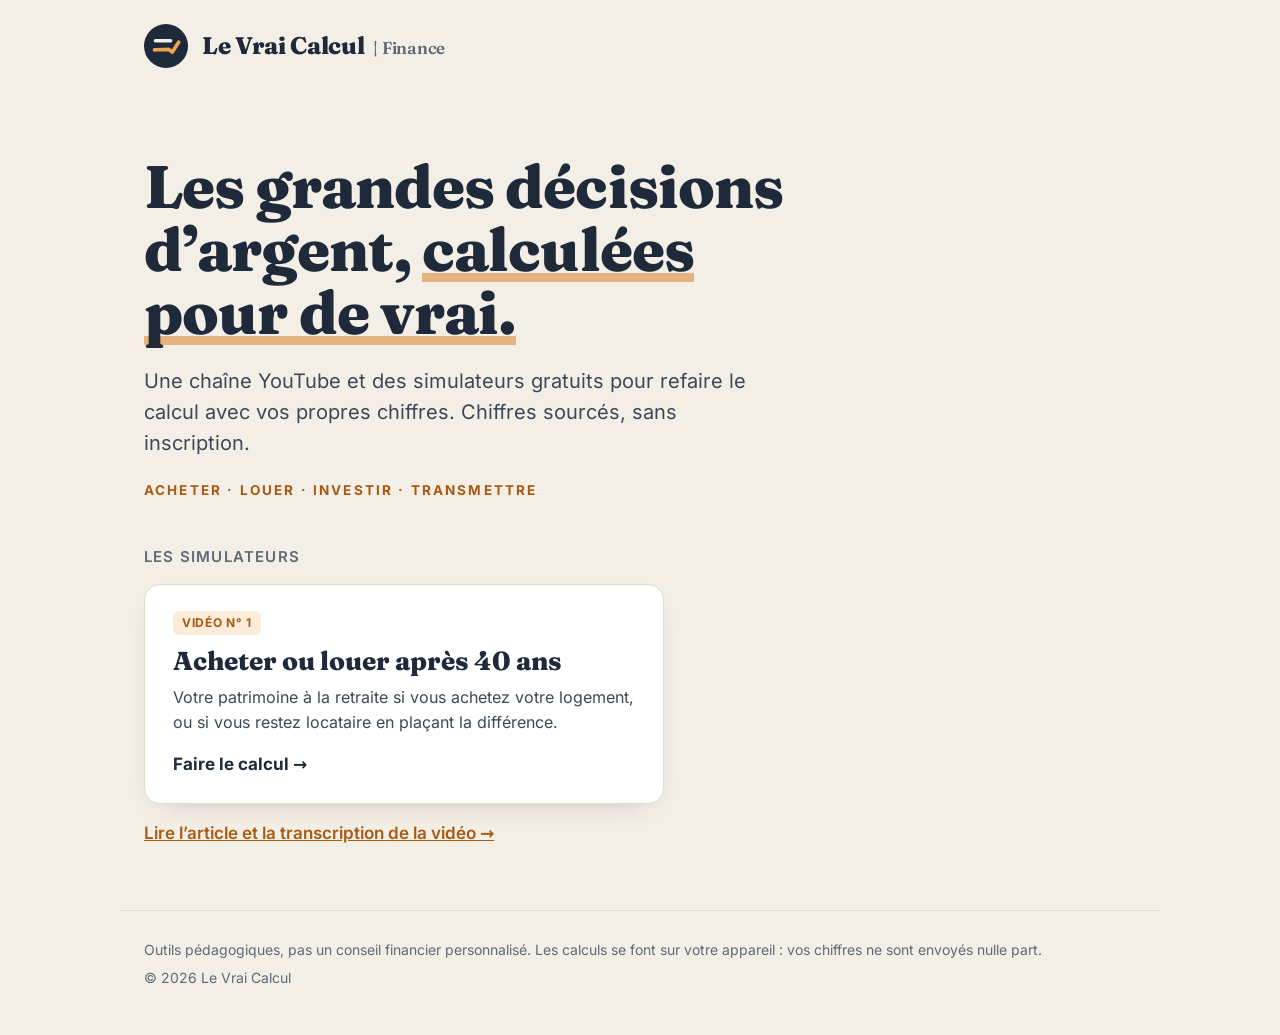
==== commit 7dfc1ae9: "Ajoute l'article « Acheter ou louer après 40 ans » avec transcription, FAQ, sitemap et robots.txt Co" ====
--- a/index.html
+++ b/index.html
@@ -37,6 +37,7 @@
       <span class="carte-texte">Votre patrimoine à la retraite si vous achetez votre logement, ou si vous restez locataire en plaçant la différence.</span>
       <span class="carte-action">Faire le calcul <span aria-hidden="true">→</span></span>
     </a>
+    <p class="lien-article"><a href="acheter-ou-louer-apres-40-ans/">Lire l’article et la transcription de la vidéo →</a></p>
   </section>
 </main>
 
--- a/accueil.css
+++ b/accueil.css
@@ -54,3 +54,5 @@
   .carte { padding: 22px 20px; }
 }
 @media (prefers-reduced-motion: reduce) { .carte { transition: none; } }
+.lien-article { margin: 16px 0 0; font-weight: 600; }
+.lien-article a { color: var(--ambre-texte); }
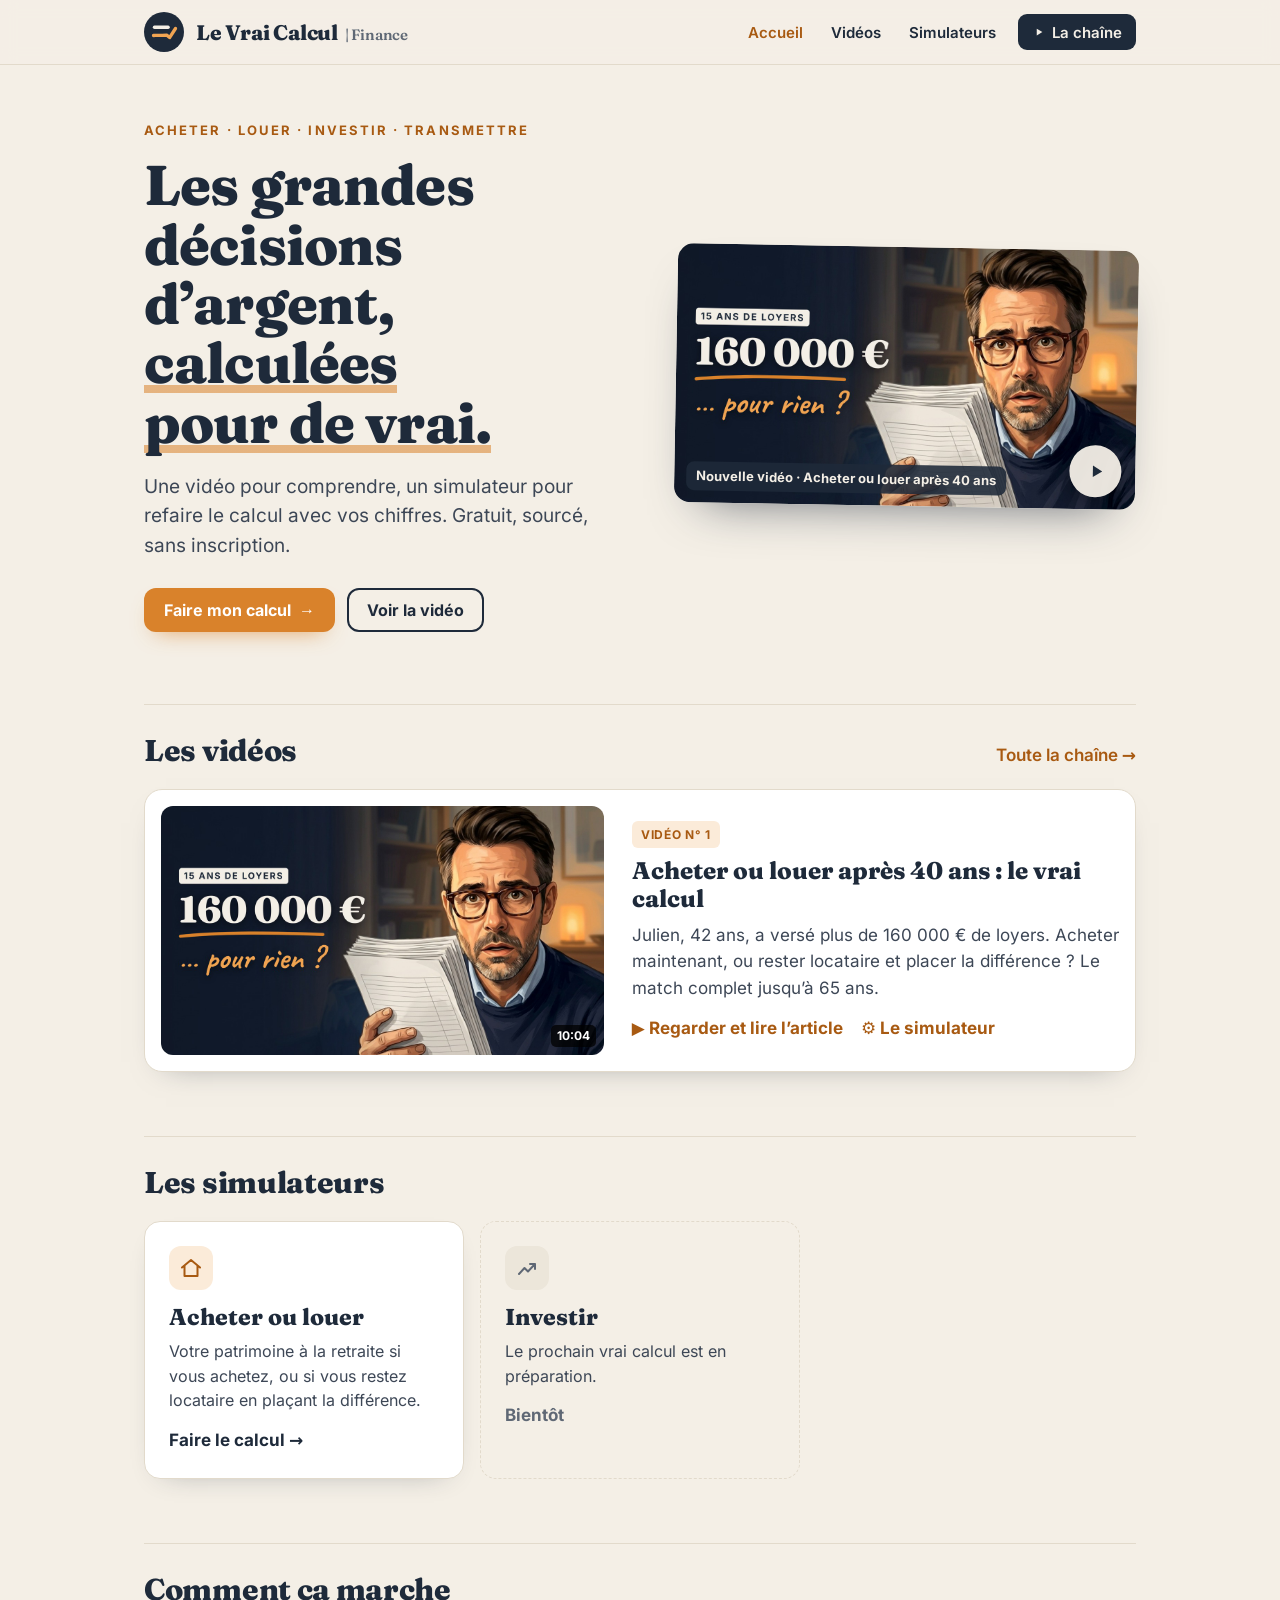
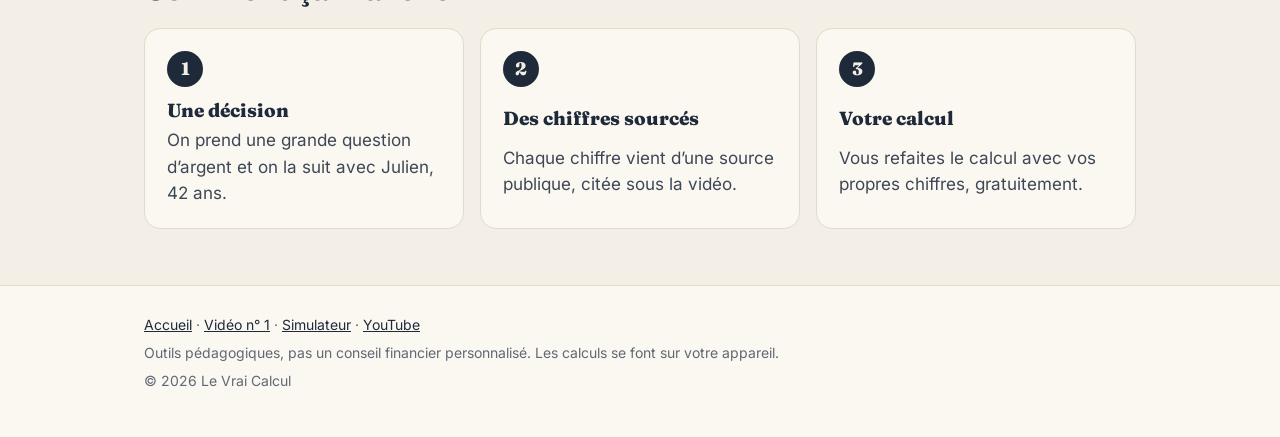
==== commit 18d7dc35: "Accueil refait avec un menu, la vidéo et des blocs visuels ; menu ajouté sur l'article Co-Authored-B" ====
--- a/index.html
+++ b/index.html
@@ -3,11 +3,13 @@
 <head>
 <meta charset="utf-8">
 <meta name="viewport" content="width=device-width, initial-scale=1, viewport-fit=cover">
-<title>Le Vrai Calcul | Finance : simulateurs gratuits</title>
-<meta name="description" content="Les grandes décisions d’argent, calculées pour de vrai. Les simulateurs gratuits de la chaîne Le Vrai Calcul : sans inscription, calculés sur votre appareil.">
+<title>Le Vrai Calcul | Finance : vidéos et simulateurs gratuits</title>
+<meta name="description" content="Les grandes décisions d’argent, calculées pour de vrai. Les vidéos et les simulateurs gratuits de la chaîne Le Vrai Calcul : chiffres sourcés, sans inscription.">
+<link rel="canonical" href="https://levraicalcul.fr/">
 <meta property="og:title" content="Le Vrai Calcul | Finance">
-<meta property="og:description" content="Les grandes décisions d’argent, calculées pour de vrai. Simulateurs gratuits, sans inscription.">
+<meta property="og:description" content="Les grandes décisions d’argent, calculées pour de vrai. Vidéos et simulateurs gratuits, sans inscription.">
 <meta property="og:type" content="website">
+<meta property="og:image" content="https://levraicalcul.fr/identite/miniature-video-1-A.jpg">
 <meta name="theme-color" content="#1E2A3A">
 <link rel="icon" href="favicon.svg" type="image/svg+xml">
 <link rel="preload" href="fonts/fraunces-latin-800-normal.woff2" as="font" type="font/woff2" crossorigin>
@@ -15,35 +17,88 @@
 <link rel="stylesheet" href="accueil.css">
 </head>
 <body>
-<header class="entete largeur">
-  <a class="marque" href="./">
-    <img class="logo" src="favicon.svg" alt="" width="44" height="44">
-    <span class="nom">Le Vrai Calcul <span class="finance">| Finance</span></span>
-  </a>
+<header class="entete">
+  <div class="largeur entete-contenu">
+    <a class="marque" href="./">
+      <img class="logo" src="favicon.svg" alt="" width="40" height="40">
+      <span class="nom">Le Vrai Calcul <span class="finance">| Finance</span></span>
+    </a>
+    <nav class="menu" aria-label="Menu principal">
+      <ul><li><a href="./" aria-current="page">Accueil</a></li><li><a href="#videos">Vidéos</a></li><li><a href="#simulateurs">Simulateurs</a></li><li><a class="bouton-yt" href="https://www.youtube.com/@levraicalcul"><svg viewBox="0 0 24 24" aria-hidden="true"><path d="M9 7.5v9l7.5-4.5z" fill="currentColor"/></svg>La chaîne</a></li></ul>
+    </nav>
+  </div>
 </header>
 
-<main class="largeur">
-  <section class="intro" aria-labelledby="titre">
-    <h1 id="titre">Les grandes décisions d’argent, <span class="souligne">calculées pour&nbsp;de&nbsp;vrai.</span></h1>
-    <p class="chapo">Une chaîne YouTube et des simulateurs gratuits pour refaire le calcul avec vos propres chiffres. Chiffres sourcés, sans inscription.</p>
-    <p class="themes">Acheter · Louer · Investir · Transmettre</p>
+<main>
+  <section class="hero">
+    <div class="largeur hero-grille">
+      <div>
+        <p class="themes">Acheter · Louer · Investir · Transmettre</p>
+        <h1>Les grandes décisions d’argent, <span class="souligne">calculées pour&nbsp;de&nbsp;vrai.</span></h1>
+        <p class="chapo">Une vidéo pour comprendre, un simulateur pour refaire le calcul avec vos chiffres. Gratuit, sourcé, sans inscription.</p>
+        <div class="boutons">
+          <a class="btn btn-plein" href="acheter-ou-louer/">Faire mon calcul <span aria-hidden="true">→</span></a>
+          <a class="btn btn-ligne" href="acheter-ou-louer-apres-40-ans/">Voir la vidéo</a>
+        </div>
+      </div>
+      <a class="hero-visuel" href="acheter-ou-louer-apres-40-ans/" aria-label="Voir la vidéo : Acheter ou louer après 40 ans">
+        <img src="identite/miniature-video-1-A.jpg" alt="" width="1280" height="720">
+        <span class="lecture" aria-hidden="true"><svg viewBox="0 0 24 24"><path d="M9 7v10l8-5z" fill="currentColor"/></svg></span>
+        <span class="hero-legende">Nouvelle vidéo · Acheter ou louer après 40&nbsp;ans</span>
+      </a>
+    </div>
   </section>
 
-  <section class="simulateurs" aria-labelledby="titre-simulateurs">
-    <h2 id="titre-simulateurs">Les simulateurs</h2>
-    <a class="carte" href="acheter-ou-louer/">
-      <span class="etiquette">Vidéo n° 1</span>
-      <span class="carte-titre">Acheter ou louer après 40&nbsp;ans</span>
-      <span class="carte-texte">Votre patrimoine à la retraite si vous achetez votre logement, ou si vous restez locataire en plaçant la différence.</span>
-      <span class="carte-action">Faire le calcul <span aria-hidden="true">→</span></span>
-    </a>
-    <p class="lien-article"><a href="acheter-ou-louer-apres-40-ans/">Lire l’article et la transcription de la vidéo →</a></p>
+  <section class="largeur bloc" id="videos" aria-labelledby="t-videos">
+    <div class="bloc-tete"><h2 id="t-videos">Les vidéos</h2><a class="voir-tout" href="https://www.youtube.com/@levraicalcul">Toute la chaîne →</a></div>
+    <article class="video-carte">
+      <a class="video-image" href="acheter-ou-louer-apres-40-ans/"><img src="identite/miniature-video-1-A.jpg" alt="" width="1280" height="720" loading="lazy"><span class="duree">10:04</span></a>
+      <div class="video-texte">
+        <span class="etiquette">Vidéo n° 1</span>
+        <h3><a href="acheter-ou-louer-apres-40-ans/">Acheter ou louer après 40&nbsp;ans&nbsp;: le vrai calcul</a></h3>
+        <p>Julien, 42&nbsp;ans, a versé plus de 160&nbsp;000&nbsp;€ de loyers. Acheter maintenant, ou rester locataire et placer la différence&nbsp;? Le match complet jusqu’à 65&nbsp;ans.</p>
+        <ul class="liens-video">
+          <li><a href="acheter-ou-louer-apres-40-ans/">▶ Regarder et lire l’article</a></li>
+          <li><a href="acheter-ou-louer/">⚙ Le simulateur</a></li>
+        </ul>
+      </div>
+    </article>
+  </section>
+
+  <section class="largeur bloc" id="simulateurs" aria-labelledby="t-simus">
+    <div class="bloc-tete"><h2 id="t-simus">Les simulateurs</h2></div>
+    <div class="grille-simus">
+      <a class="carte" href="acheter-ou-louer/">
+        <span class="icone" aria-hidden="true"><svg viewBox="0 0 24 24"><path d="M3 11.5 12 4l9 7.5M5.5 9.5V20h13V9.5" fill="none" stroke="currentColor" stroke-width="2" stroke-linecap="round" stroke-linejoin="round"/></svg></span>
+        <span class="carte-titre">Acheter ou louer</span>
+        <span class="carte-texte">Votre patrimoine à la retraite si vous achetez, ou si vous restez locataire en plaçant la différence.</span>
+        <span class="carte-action">Faire le calcul <span aria-hidden="true">→</span></span>
+      </a>
+      <div class="carte carte-bientot" aria-disabled="true">
+        <span class="icone" aria-hidden="true"><svg viewBox="0 0 24 24"><path d="M4 18 9.5 12l3.5 3.5L20 8m0 0h-5m5 0v5" fill="none" stroke="currentColor" stroke-width="2" stroke-linecap="round" stroke-linejoin="round"/></svg></span>
+        <span class="carte-titre">Investir</span>
+        <span class="carte-texte">Le prochain vrai calcul est en préparation.</span>
+        <span class="carte-action">Bientôt</span>
+      </div>
+    </div>
+  </section>
+
+  <section class="largeur bloc" aria-labelledby="t-methode">
+    <div class="bloc-tete"><h2 id="t-methode">Comment ça marche</h2></div>
+    <ol class="trois">
+      <li><b>1</b><span class="t">Une décision</span><span>On prend une grande question d’argent et on la suit avec Julien, 42&nbsp;ans.</span></li>
+      <li><b>2</b><span class="t">Des chiffres sourcés</span><span>Chaque chiffre vient d’une source publique, citée sous la vidéo.</span></li>
+      <li><b>3</b><span class="t">Votre calcul</span><span>Vous refaites le calcul avec vos propres chiffres, gratuitement.</span></li>
+    </ol>
   </section>
 </main>
 
-<footer class="pied largeur">
-  <p>Outils pédagogiques, pas un conseil financier personnalisé. Les calculs se font sur votre appareil : vos chiffres ne sont envoyés nulle part.</p>
-  <p>© 2026 Le Vrai Calcul</p>
+<footer class="pied">
+  <div class="largeur">
+    <p><a href="./">Accueil</a> · <a href="acheter-ou-louer-apres-40-ans/">Vidéo n° 1</a> · <a href="acheter-ou-louer/">Simulateur</a> · <a href="https://www.youtube.com/@levraicalcul">YouTube</a></p>
+    <p>Outils pédagogiques, pas un conseil financier personnalisé. Les calculs se font sur votre appareil.</p>
+    <p>© 2026 Le Vrai Calcul</p>
+  </div>
 </footer>
 </body>
 </html>
--- a/accueil.css
+++ b/accueil.css
@@ -20,39 +20,94 @@
 body { margin: 0; background: var(--creme); color: var(--texte); font: 400 17px/1.55 "Inter", system-ui, sans-serif; }
 .largeur { width: 100%; max-width: 1040px; margin-inline: auto; padding-inline: 24px; }
 
-.entete { padding-block: 24px; }
-.marque { display: inline-flex; align-items: center; gap: 14px; text-decoration: none; color: var(--encre); border-radius: 10px; }
-.marque:focus-visible { outline: 2px solid var(--ambre); outline-offset: 4px; }
-.logo { width: 44px; height: 44px; border-radius: 50%; display: block; }
-.nom { font: 800 24px/1 "Fraunces", Georgia, serif; letter-spacing: -.01em; }
-.finance { font: 600 17px/1 "Fraunces", Georgia, serif; color: var(--gris); margin-left: 4px; }
+.entete { position: sticky; top: 0; z-index: 10; background: rgba(244,239,230,.94); backdrop-filter: blur(8px); border-bottom: 1px solid var(--trait); }
+.entete-contenu { display: flex; align-items: center; justify-content: space-between; gap: 16px; padding-block: 12px; }
+.marque { display: inline-flex; align-items: center; gap: 12px; text-decoration: none; color: var(--encre); border-radius: 10px; flex-shrink: 0; }
+.marque:focus-visible, .menu a:focus-visible, .btn:focus-visible { outline: 2px solid var(--ambre); outline-offset: 3px; }
+.logo { width: 40px; height: 40px; border-radius: 50%; display: block; }
+.nom { font: 800 21px/1 "Fraunces", Georgia, serif; letter-spacing: -.01em; }
+.finance { font: 600 15px/1 "Fraunces", Georgia, serif; color: var(--gris); margin-left: 3px; }
+.menu ul { display: flex; align-items: center; gap: 4px; margin: 0; padding: 0; list-style: none; }
+.menu a { white-space: nowrap; display: inline-flex; align-items: center; gap: 4px; padding: 9px 12px; border-radius: 9px; font: 600 15px/1 "Inter", sans-serif; color: var(--encre); text-decoration: none; }
+.menu a:hover { background: #EAE2D3; }
+.menu a[aria-current="page"] { color: var(--ambre-texte); }
+.menu .bouton-yt { background: var(--encre); color: var(--creme); margin-left: 6px; padding-inline: 12px 14px; }
+.menu .bouton-yt:hover { background: #2B3B50; }
+.menu .bouton-yt svg { width: 18px; height: 18px; }
+@media (max-width: 720px) {
+  .entete-contenu { flex-wrap: wrap; gap: 6px; padding-block: 10px 6px; }
+  .menu { width: 100%; overflow-x: auto; }
+  .menu ul { gap: 2px; }
+  .menu a { padding: 8px 9px; font-size: 14px; }
+  .menu .bouton-yt { padding-inline: 8px 11px; }
+  .menu .bouton-yt { margin-left: auto; }
+  .menu li:last-child { margin-left: auto; }
+  .menu li:first-child { display: none; }
+}
 
-.intro { padding-block: 56px 48px; max-width: 820px; }
-h1 { margin: 0; font: 800 clamp(36px, 6vw, 60px)/1.05 "Fraunces", Georgia, serif; color: var(--encre); letter-spacing: -.015em; }
+h1 { margin: 0; font: 800 clamp(34px, 5.4vw, 56px)/1.06 "Fraunces", Georgia, serif; color: var(--encre); letter-spacing: -.015em; }
 .souligne { background: linear-gradient(transparent 82%, rgba(217, 130, 43, .55) 82%, rgba(217, 130, 43, .55) 94%, transparent 94%); }
-.chapo { margin: 22px 0 0; font-size: clamp(17px, 2.2vw, 20px); max-width: 640px; }
-.themes { margin: 22px 0 0; font: 700 13.5px/1.4 "Inter", sans-serif; letter-spacing: .16em; text-transform: uppercase; color: var(--ambre-texte); }
+.chapo { margin: 20px 0 0; font-size: clamp(17px, 2.1vw, 19px); max-width: 560px; }
+.themes { margin: 0 0 16px; font: 700 13px/1.4 "Inter", sans-serif; letter-spacing: .16em; text-transform: uppercase; color: var(--ambre-texte); }
 
-.simulateurs { padding-bottom: 64px; }
-h2 { margin: 0 0 18px; font: 600 15px/1.2 "Inter", sans-serif; letter-spacing: .08em; text-transform: uppercase; color: var(--gris); }
-.carte { display: grid; gap: 8px; max-width: 520px; padding: 26px 28px; border-radius: 16px; background: #fff; border: 1px solid var(--trait); color: var(--texte); text-decoration: none; box-shadow: 0 10px 28px -20px rgba(30, 42, 58, .45); transition: transform .15s ease, box-shadow .15s ease; }
-.carte:hover { transform: translateY(-2px); box-shadow: 0 16px 34px -20px rgba(30, 42, 58, .55); }
+.hero { padding-block: 56px 64px; }
+.hero-grille { display: grid; grid-template-columns: 1.05fr 1fr; gap: 48px; align-items: center; }
+.boutons { display: flex; flex-wrap: wrap; gap: 12px; margin-top: 28px; }
+.btn { display: inline-flex; align-items: center; gap: 8px; padding: 14px 20px; border-radius: 12px; font: 700 16px/1 "Inter", sans-serif; text-decoration: none; transition: transform .15s ease; }
+.btn:hover { transform: translateY(-1px); }
+.btn-plein { background: var(--ambre); color: #fff; box-shadow: 0 10px 22px -12px rgba(217,130,43,.8); }
+.btn-plein:hover { background: #C8731F; }
+.btn-ligne { border: 2px solid var(--encre); color: var(--encre); padding: 12px 18px; }
+.hero-visuel { position: relative; display: block; border-radius: 16px; overflow: hidden; box-shadow: 0 24px 50px -28px rgba(30,42,58,.7); transform: rotate(1deg); transition: transform .2s ease; }
+.hero-visuel:hover { transform: rotate(0); }
+.hero-visuel img { display: block; width: 100%; height: auto; }
+.lecture { position: absolute; right: 14px; bottom: 12px; width: 52px; height: 52px; border-radius: 50%; background: rgba(244,239,230,.95); color: var(--encre); display: grid; place-items: center; box-shadow: 0 8px 20px rgba(0,0,0,.3); }
+.lecture svg { width: 28px; height: 28px; margin-left: 3px; }
+.hero-legende { position: absolute; left: 12px; bottom: 12px; font: 700 13px/1 "Inter", sans-serif; color: var(--creme); background: rgba(30,42,58,.88); padding: 8px 10px; border-radius: 8px; }
+
+.bloc { padding-block: 8px 56px; }
+.bloc-tete { display: flex; align-items: baseline; justify-content: space-between; gap: 12px; border-top: 1px solid var(--trait); padding-top: 28px; margin-bottom: 20px; }
+h2 { margin: 0; font: 800 clamp(24px, 3vw, 30px)/1.2 "Fraunces", Georgia, serif; color: var(--encre); letter-spacing: -.01em; }
+.voir-tout { font-weight: 600; color: var(--ambre-texte); text-decoration: none; white-space: nowrap; }
+.video-carte { display: grid; grid-template-columns: 1fr 1.1fr; gap: 28px; align-items: center; background: #fff; border: 1px solid var(--trait); border-radius: 18px; padding: 16px; box-shadow: 0 12px 30px -22px rgba(30,42,58,.5); }
+.video-image { position: relative; display: block; border-radius: 12px; overflow: hidden; }
+.video-image img { display: block; width: 100%; height: auto; }
+.duree { position: absolute; right: 8px; bottom: 8px; font: 700 12px/1 "Inter", sans-serif; color: #fff; background: rgba(0,0,0,.75); padding: 5px 6px; border-radius: 5px; }
+.video-texte h3 { margin: 10px 0 8px; font: 800 24px/1.2 "Fraunces", Georgia, serif; }
+.video-texte h3 a { color: var(--encre); text-decoration: none; }
+.video-texte h3 a:hover { text-decoration: underline; text-decoration-color: var(--ambre); }
+.video-texte p { margin: 0; }
+.liens-video { display: flex; flex-wrap: wrap; gap: 8px 18px; margin: 14px 0 0; padding: 0; list-style: none; }
+.liens-video a { font-weight: 700; color: var(--ambre-texte); text-decoration: none; }
+.liens-video a:hover { text-decoration: underline; }
+
+.grille-simus { display: grid; grid-template-columns: repeat(auto-fill, minmax(260px, 1fr)); gap: 16px; }
+.carte { display: grid; align-content: start; gap: 8px; padding: 24px; border-radius: 16px; background: #fff; border: 1px solid var(--trait); color: var(--texte); text-decoration: none; box-shadow: 0 10px 28px -20px rgba(30, 42, 58, .45); transition: transform .15s ease, box-shadow .15s ease; }
+a.carte:hover { transform: translateY(-2px); box-shadow: 0 16px 34px -20px rgba(30, 42, 58, .55); }
 .carte:focus-visible { outline: 3px solid var(--ambre); outline-offset: 3px; }
+.icone { width: 44px; height: 44px; border-radius: 12px; background: #FBEBD9; color: var(--ambre-texte); display: grid; place-items: center; }
+.icone svg { width: 24px; height: 24px; }
+.carte-bientot { background: transparent; box-shadow: none; border-style: dashed; }
+.carte-bientot .icone { background: #ECE6DA; color: var(--gris); }
+.carte-bientot .carte-action { color: var(--gris); }
 .etiquette { justify-self: start; font: 700 12px/1 "Inter", sans-serif; letter-spacing: .06em; text-transform: uppercase; color: var(--ambre-texte); background: #FBEBD9; padding: 6px 9px; border-radius: 6px; }
-.carte-titre { font: 800 26px/1.15 "Fraunces", Georgia, serif; color: var(--encre); margin-top: 4px; }
+.carte-titre { font: 800 23px/1.15 "Fraunces", Georgia, serif; color: var(--encre); margin-top: 6px; }
 .carte-texte { font-size: 16px; }
-.carte-action { margin-top: 8px; font-weight: 700; color: var(--encre); }
+.carte-action { margin-top: 6px; font-weight: 700; color: var(--encre); }
 
-.pied { padding-block: 28px 40px; border-top: 1px solid var(--trait); font-size: 14px; color: var(--gris); }
+.trois { display: grid; grid-template-columns: repeat(3, 1fr); gap: 16px; margin: 0; padding: 0; list-style: none; }
+.trois li { display: grid; gap: 6px; padding: 22px; background: var(--papier); border: 1px solid var(--trait); border-radius: 16px; }
+.trois b { width: 36px; height: 36px; border-radius: 50%; background: var(--encre); color: var(--creme); display: grid; place-items: center; font: 800 18px/1 "Fraunces", serif; margin-bottom: 6px; }
+.trois .t { font: 800 19px/1.2 "Fraunces", Georgia, serif; color: var(--encre); }
+
+.pied { padding-block: 28px 40px; border-top: 1px solid var(--trait); font-size: 14px; color: var(--gris); background: var(--papier); }
 .pied p { margin: 0 0 6px; }
+.pied a { color: var(--encre); }
 
-@media (max-width: 560px) {
-  body { font-size: 16px; }
-  .largeur { padding-inline: 16px; }
-  .intro { padding-block: 32px 36px; }
-  .nom { font-size: 21px; }
-  .carte { padding: 22px 20px; }
+@media (max-width: 820px) {
+  .hero { padding-block: 32px 40px; }
+  .hero-grille, .video-carte { grid-template-columns: 1fr; gap: 28px; }
+  .hero-visuel { transform: none; }
+  .trois { grid-template-columns: 1fr; }
 }
-@media (prefers-reduced-motion: reduce) { .carte { transition: none; } }
-.lien-article { margin: 16px 0 0; font-weight: 600; }
-.lien-article a { color: var(--ambre-texte); }
+@media (prefers-reduced-motion: reduce) { * { transition: none !important; } }
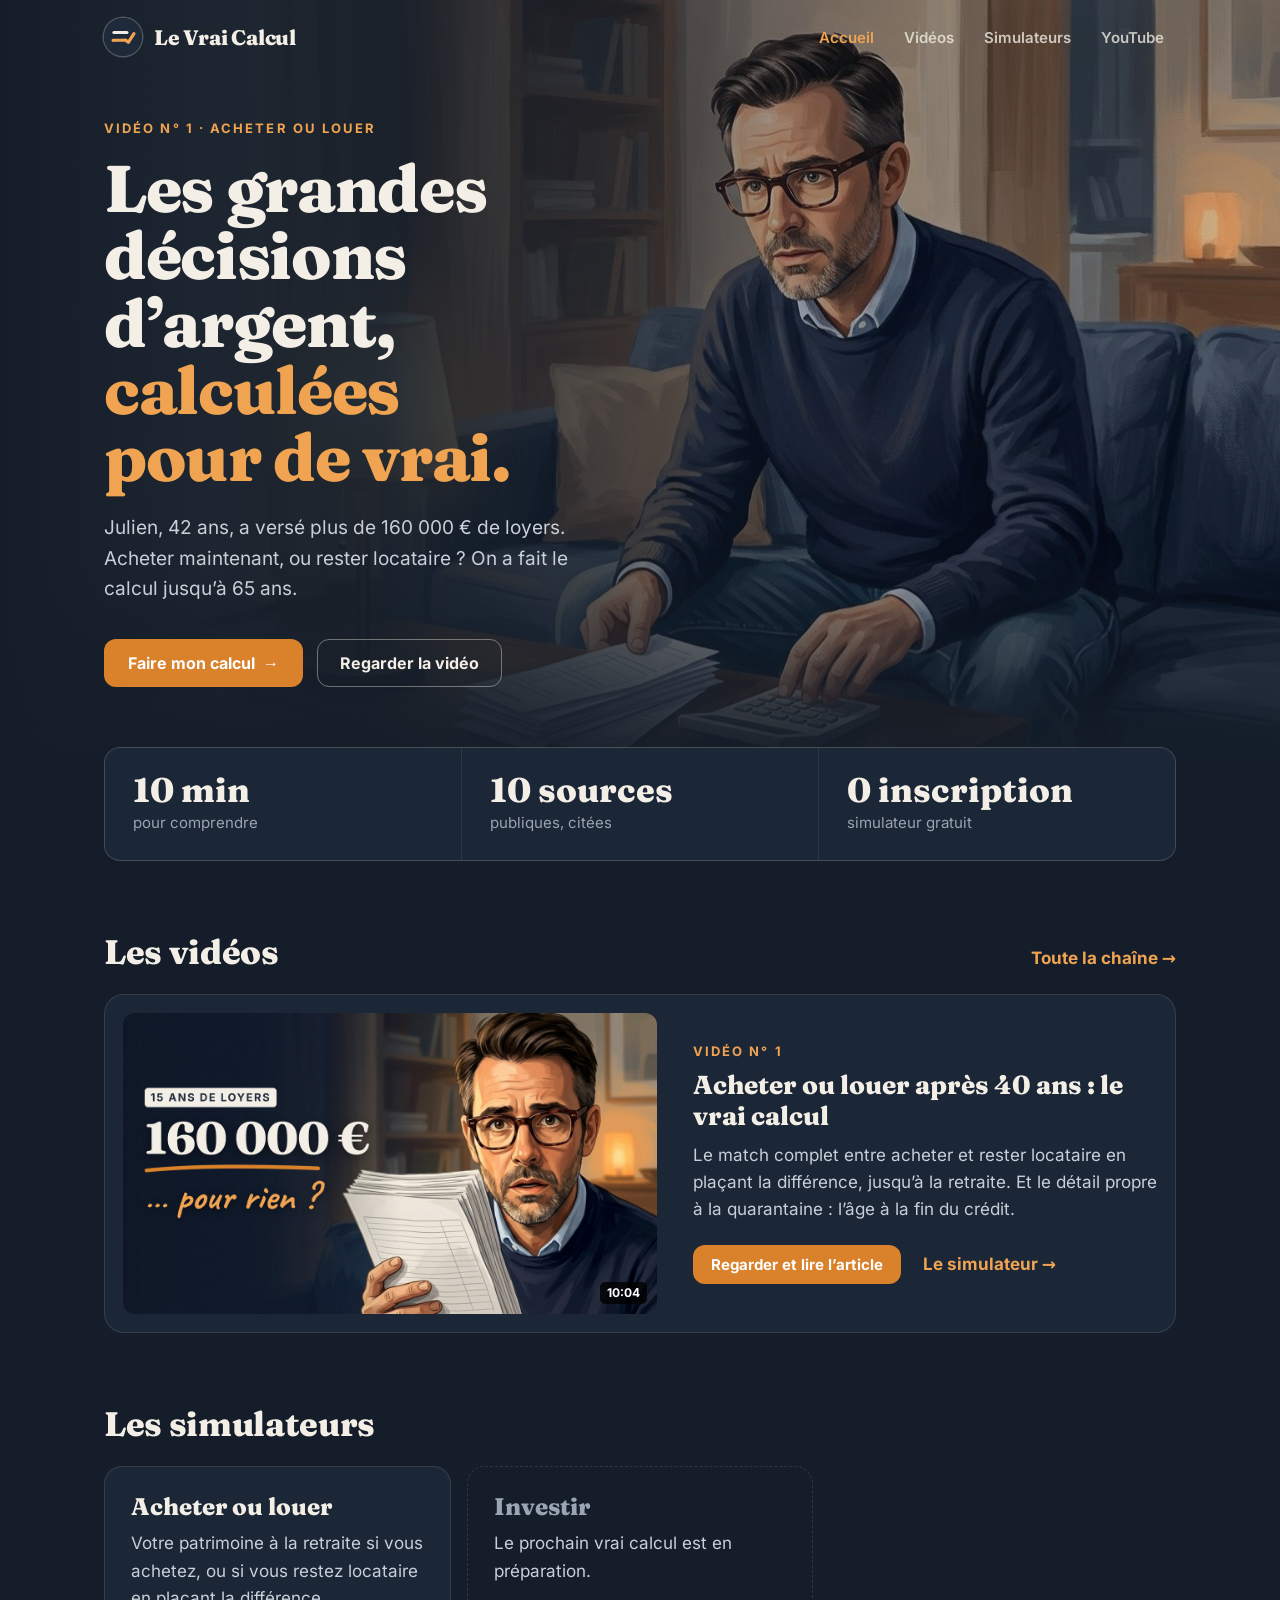
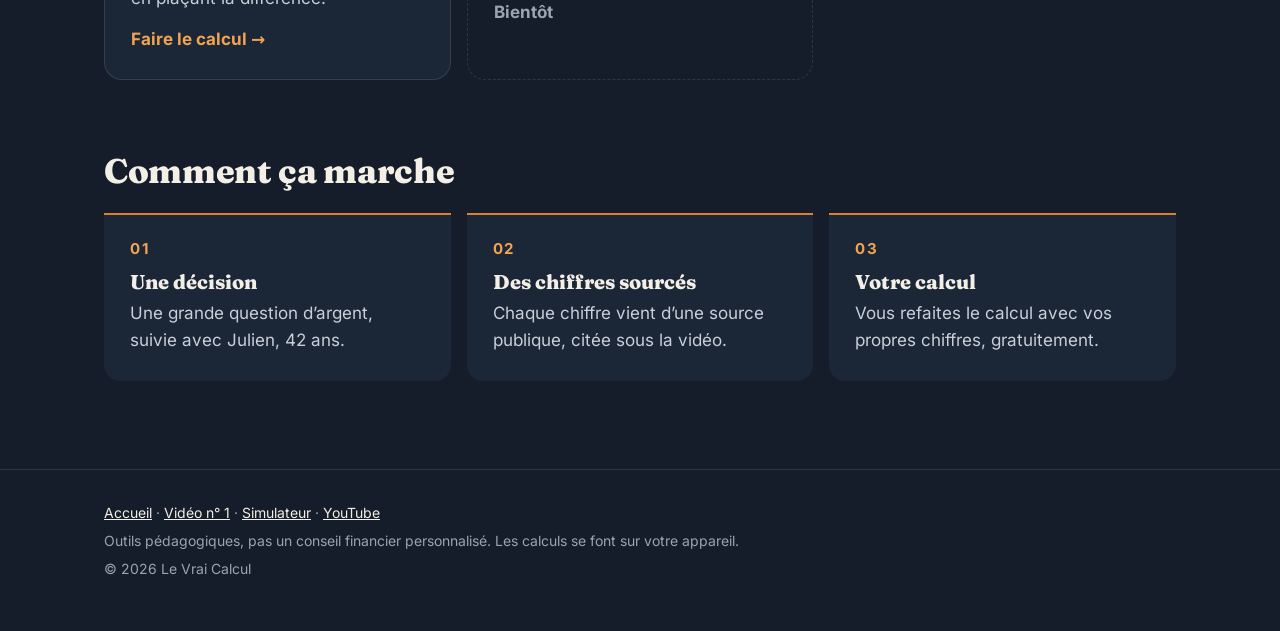
==== commit 725a0eed: "Site en thème sombre (essai 1 choisi) : accueil avec Julien en grand, menu sans icône, article au mê" ====
--- a/index.html
+++ b/index.html
@@ -10,57 +10,53 @@
 <meta property="og:description" content="Les grandes décisions d’argent, calculées pour de vrai. Vidéos et simulateurs gratuits, sans inscription.">
 <meta property="og:type" content="website">
 <meta property="og:image" content="https://levraicalcul.fr/identite/miniature-video-1-A.jpg">
-<meta name="theme-color" content="#1E2A3A">
+<meta name="theme-color" content="#141D29">
 <link rel="icon" href="favicon.svg" type="image/svg+xml">
 <link rel="preload" href="fonts/fraunces-latin-800-normal.woff2" as="font" type="font/woff2" crossorigin>
 <link rel="preload" href="fonts/inter-latin-400-normal.woff2" as="font" type="font/woff2" crossorigin>
+<link rel="preload" href="identite/julien-soir.jpg" as="image">
 <link rel="stylesheet" href="accueil.css">
 </head>
-<body>
+<body class="accueil">
 <header class="entete">
   <div class="largeur entete-contenu">
-    <a class="marque" href="./">
-      <img class="logo" src="favicon.svg" alt="" width="40" height="40">
-      <span class="nom">Le Vrai Calcul <span class="finance">| Finance</span></span>
-    </a>
-    <nav class="menu" aria-label="Menu principal">
-      <ul><li><a href="./" aria-current="page">Accueil</a></li><li><a href="#videos">Vidéos</a></li><li><a href="#simulateurs">Simulateurs</a></li><li><a class="bouton-yt" href="https://www.youtube.com/@levraicalcul"><svg viewBox="0 0 24 24" aria-hidden="true"><path d="M9 7.5v9l7.5-4.5z" fill="currentColor"/></svg>La chaîne</a></li></ul>
-    </nav>
+    <a class="marque" href="./" aria-label="Le Vrai Calcul, accueil"><img class="logo" src="favicon.svg" alt="" width="38" height="38"><span class="nom">Le Vrai Calcul</span></a>
+    <nav class="menu" aria-label="Menu principal"><ul><li><a href="./" aria-current="page">Accueil</a></li><li><a href="#videos">Vidéos</a></li><li><a href="#simulateurs">Simulateurs</a></li><li><a href="https://www.youtube.com/@levraicalcul">YouTube</a></li></ul></nav>
   </div>
 </header>
-
 <main>
   <section class="hero">
-    <div class="largeur hero-grille">
-      <div>
-        <p class="themes">Acheter · Louer · Investir · Transmettre</p>
-        <h1>Les grandes décisions d’argent, <span class="souligne">calculées pour&nbsp;de&nbsp;vrai.</span></h1>
-        <p class="chapo">Une vidéo pour comprendre, un simulateur pour refaire le calcul avec vos chiffres. Gratuit, sourcé, sans inscription.</p>
-        <div class="boutons">
-          <a class="btn btn-plein" href="acheter-ou-louer/">Faire mon calcul <span aria-hidden="true">→</span></a>
-          <a class="btn btn-ligne" href="acheter-ou-louer-apres-40-ans/">Voir la vidéo</a>
-        </div>
+    <div class="largeur hero-contenu">
+      <p class="kicker">Vidéo n°&nbsp;1 · Acheter ou louer</p>
+      <h1>Les grandes décisions d’argent, <em>calculées pour&nbsp;de&nbsp;vrai.</em></h1>
+      <p class="chapo">Julien, 42&nbsp;ans, a versé plus de 160&nbsp;000&nbsp;€ de loyers. Acheter maintenant, ou rester locataire&nbsp;? On a fait le calcul jusqu’à 65&nbsp;ans.</p>
+      <div class="boutons">
+        <a class="btn btn-plein" href="acheter-ou-louer/">Faire mon calcul <span aria-hidden="true">→</span></a>
+        <a class="btn btn-ligne" href="acheter-ou-louer-apres-40-ans/">Regarder la vidéo</a>
       </div>
-      <a class="hero-visuel" href="acheter-ou-louer-apres-40-ans/" aria-label="Voir la vidéo : Acheter ou louer après 40 ans">
-        <img src="identite/miniature-video-1-A.jpg" alt="" width="1280" height="720">
-        <span class="lecture" aria-hidden="true"><svg viewBox="0 0 24 24"><path d="M9 7v10l8-5z" fill="currentColor"/></svg></span>
-        <span class="hero-legende">Nouvelle vidéo · Acheter ou louer après 40&nbsp;ans</span>
-      </a>
     </div>
   </section>
+
+  <div class="largeur">
+    <ul class="chiffres">
+      <li><b>10&nbsp;min</b><span>pour comprendre</span></li>
+      <li><b>10&nbsp;sources</b><span>publiques, citées</span></li>
+      <li><b>0&nbsp;inscription</b><span>simulateur gratuit</span></li>
+    </ul>
+  </div>
 
   <section class="largeur bloc" id="videos" aria-labelledby="t-videos">
     <div class="bloc-tete"><h2 id="t-videos">Les vidéos</h2><a class="voir-tout" href="https://www.youtube.com/@levraicalcul">Toute la chaîne →</a></div>
     <article class="video-carte">
-      <a class="video-image" href="acheter-ou-louer-apres-40-ans/"><img src="identite/miniature-video-1-A.jpg" alt="" width="1280" height="720" loading="lazy"><span class="duree">10:04</span></a>
+      <a class="video-image" href="acheter-ou-louer-apres-40-ans/"><img src="identite/miniature-video-1-A.jpg" alt="Miniature : 160 000 € de loyers… pour rien ?" width="1280" height="720" loading="lazy"><span class="duree">10:04</span></a>
       <div class="video-texte">
-        <span class="etiquette">Vidéo n° 1</span>
+        <p class="kicker">Vidéo n°&nbsp;1</p>
         <h3><a href="acheter-ou-louer-apres-40-ans/">Acheter ou louer après 40&nbsp;ans&nbsp;: le vrai calcul</a></h3>
-        <p>Julien, 42&nbsp;ans, a versé plus de 160&nbsp;000&nbsp;€ de loyers. Acheter maintenant, ou rester locataire et placer la différence&nbsp;? Le match complet jusqu’à 65&nbsp;ans.</p>
-        <ul class="liens-video">
-          <li><a href="acheter-ou-louer-apres-40-ans/">▶ Regarder et lire l’article</a></li>
-          <li><a href="acheter-ou-louer/">⚙ Le simulateur</a></li>
-        </ul>
+        <p>Le match complet entre acheter et rester locataire en plaçant la différence, jusqu’à la retraite. Et le détail propre à la quarantaine&nbsp;: l’âge à la fin du crédit.</p>
+        <div class="liens-video">
+          <a class="btn btn-petit" href="acheter-ou-louer-apres-40-ans/">Regarder et lire l’article</a>
+          <a class="lien" href="acheter-ou-louer/">Le simulateur →</a>
+        </div>
       </div>
     </article>
   </section>
@@ -69,13 +65,11 @@
     <div class="bloc-tete"><h2 id="t-simus">Les simulateurs</h2></div>
     <div class="grille-simus">
       <a class="carte" href="acheter-ou-louer/">
-        <span class="icone" aria-hidden="true"><svg viewBox="0 0 24 24"><path d="M3 11.5 12 4l9 7.5M5.5 9.5V20h13V9.5" fill="none" stroke="currentColor" stroke-width="2" stroke-linecap="round" stroke-linejoin="round"/></svg></span>
         <span class="carte-titre">Acheter ou louer</span>
         <span class="carte-texte">Votre patrimoine à la retraite si vous achetez, ou si vous restez locataire en plaçant la différence.</span>
-        <span class="carte-action">Faire le calcul <span aria-hidden="true">→</span></span>
+        <span class="carte-action">Faire le calcul →</span>
       </a>
-      <div class="carte carte-bientot" aria-disabled="true">
-        <span class="icone" aria-hidden="true"><svg viewBox="0 0 24 24"><path d="M4 18 9.5 12l3.5 3.5L20 8m0 0h-5m5 0v5" fill="none" stroke="currentColor" stroke-width="2" stroke-linecap="round" stroke-linejoin="round"/></svg></span>
+      <div class="carte carte-bientot">
         <span class="carte-titre">Investir</span>
         <span class="carte-texte">Le prochain vrai calcul est en préparation.</span>
         <span class="carte-action">Bientôt</span>
@@ -86,16 +80,16 @@
   <section class="largeur bloc" aria-labelledby="t-methode">
     <div class="bloc-tete"><h2 id="t-methode">Comment ça marche</h2></div>
     <ol class="trois">
-      <li><b>1</b><span class="t">Une décision</span><span>On prend une grande question d’argent et on la suit avec Julien, 42&nbsp;ans.</span></li>
-      <li><b>2</b><span class="t">Des chiffres sourcés</span><span>Chaque chiffre vient d’une source publique, citée sous la vidéo.</span></li>
-      <li><b>3</b><span class="t">Votre calcul</span><span>Vous refaites le calcul avec vos propres chiffres, gratuitement.</span></li>
+      <li><b>01</b><span class="t">Une décision</span><span>Une grande question d’argent, suivie avec Julien, 42&nbsp;ans.</span></li>
+      <li><b>02</b><span class="t">Des chiffres sourcés</span><span>Chaque chiffre vient d’une source publique, citée sous la vidéo.</span></li>
+      <li><b>03</b><span class="t">Votre calcul</span><span>Vous refaites le calcul avec vos propres chiffres, gratuitement.</span></li>
     </ol>
   </section>
 </main>
 
 <footer class="pied">
   <div class="largeur">
-    <p><a href="./">Accueil</a> · <a href="acheter-ou-louer-apres-40-ans/">Vidéo n° 1</a> · <a href="acheter-ou-louer/">Simulateur</a> · <a href="https://www.youtube.com/@levraicalcul">YouTube</a></p>
+    <p><a href="./">Accueil</a> · <a href="acheter-ou-louer-apres-40-ans/">Vidéo n°&nbsp;1</a> · <a href="acheter-ou-louer/">Simulateur</a> · <a href="https://www.youtube.com/@levraicalcul">YouTube</a></p>
     <p>Outils pédagogiques, pas un conseil financier personnalisé. Les calculs se font sur votre appareil.</p>
     <p>© 2026 Le Vrai Calcul</p>
   </div>
--- a/accueil.css
+++ b/accueil.css
@@ -6,108 +6,110 @@
 @font-face { font-family: "Fraunces"; src: url("fonts/fraunces-latin-800-normal.woff2") format("woff2"); font-weight: 800; font-display: swap; }
 
 :root {
-  --encre: #1E2A3A;
-  --texte: #3D4756;
-  --gris: #5F6875;
+  --fond: #141D29;
+  --fond-2: #1B2636;
+  --fond-3: #233145;
   --creme: #F4EFE6;
-  --papier: #FBF8F1;
+  --texte: #C9CFD8;
+  --gris: #9AA4B2;
   --ambre: #D9822B;
-  --ambre-texte: #A85A12;
-  --trait: #E2DACB;
+  --ambre-clair: #F0A452;
+  --trait: rgba(244, 239, 230, .12);
 }
 * { box-sizing: border-box; }
-html { -webkit-text-size-adjust: 100%; }
-body { margin: 0; background: var(--creme); color: var(--texte); font: 400 17px/1.55 "Inter", system-ui, sans-serif; }
-.largeur { width: 100%; max-width: 1040px; margin-inline: auto; padding-inline: 24px; }
+html { -webkit-text-size-adjust: 100%; scroll-behavior: smooth; }
+body { margin: 0; background: var(--fond); color: var(--texte); font: 400 17px/1.6 "Inter", system-ui, sans-serif; }
+a { color: inherit; }
+.largeur { width: 100%; max-width: 1120px; margin-inline: auto; padding-inline: 24px; }
+:focus-visible { outline: 2px solid var(--ambre-clair); outline-offset: 3px; border-radius: 6px; }
 
-.entete { position: sticky; top: 0; z-index: 10; background: rgba(244,239,230,.94); backdrop-filter: blur(8px); border-bottom: 1px solid var(--trait); }
-.entete-contenu { display: flex; align-items: center; justify-content: space-between; gap: 16px; padding-block: 12px; }
-.marque { display: inline-flex; align-items: center; gap: 12px; text-decoration: none; color: var(--encre); border-radius: 10px; flex-shrink: 0; }
-.marque:focus-visible, .menu a:focus-visible, .btn:focus-visible { outline: 2px solid var(--ambre); outline-offset: 3px; }
-.logo { width: 40px; height: 40px; border-radius: 50%; display: block; }
+/* En-tête et menu */
+.entete { position: sticky; top: 0; z-index: 10; background: rgba(20, 29, 41, .9); backdrop-filter: blur(10px); -webkit-backdrop-filter: blur(10px); border-bottom: 1px solid var(--trait); }
+.accueil .entete { position: absolute; left: 0; right: 0; background: transparent; backdrop-filter: none; -webkit-backdrop-filter: none; border-bottom: 0; }
+.entete-contenu { display: flex; align-items: center; justify-content: space-between; gap: 16px; padding-block: 18px; }
+.marque { display: inline-flex; align-items: center; gap: 12px; text-decoration: none; color: var(--creme); flex-shrink: 0; }
+.logo { width: 38px; height: 38px; border-radius: 50%; display: block; box-shadow: 0 0 0 1.5px rgba(244,239,230,.25); }
 .nom { font: 800 21px/1 "Fraunces", Georgia, serif; letter-spacing: -.01em; }
-.finance { font: 600 15px/1 "Fraunces", Georgia, serif; color: var(--gris); margin-left: 3px; }
-.menu ul { display: flex; align-items: center; gap: 4px; margin: 0; padding: 0; list-style: none; }
-.menu a { white-space: nowrap; display: inline-flex; align-items: center; gap: 4px; padding: 9px 12px; border-radius: 9px; font: 600 15px/1 "Inter", sans-serif; color: var(--encre); text-decoration: none; }
-.menu a:hover { background: #EAE2D3; }
-.menu a[aria-current="page"] { color: var(--ambre-texte); }
-.menu .bouton-yt { background: var(--encre); color: var(--creme); margin-left: 6px; padding-inline: 12px 14px; }
-.menu .bouton-yt:hover { background: #2B3B50; }
-.menu .bouton-yt svg { width: 18px; height: 18px; }
-@media (max-width: 720px) {
-  .entete-contenu { flex-wrap: wrap; gap: 6px; padding-block: 10px 6px; }
-  .menu { width: 100%; overflow-x: auto; }
-  .menu ul { gap: 2px; }
-  .menu a { padding: 8px 9px; font-size: 14px; }
-  .menu .bouton-yt { padding-inline: 8px 11px; }
-  .menu .bouton-yt { margin-left: auto; }
-  .menu li:last-child { margin-left: auto; }
-  .menu li:first-child { display: none; }
-}
+.menu ul { display: flex; gap: 6px; margin: 0; padding: 0; list-style: none; }
+.menu a { display: block; white-space: nowrap; padding: 8px 12px; border-radius: 8px; font: 600 15px/1 "Inter", sans-serif; color: var(--creme); opacity: .78; text-decoration: none; }
+.menu a:hover, .menu a[aria-current="page"] { opacity: 1; }
+.menu a[aria-current="page"] { color: var(--ambre-clair); }
 
-h1 { margin: 0; font: 800 clamp(34px, 5.4vw, 56px)/1.06 "Fraunces", Georgia, serif; color: var(--encre); letter-spacing: -.015em; }
-.souligne { background: linear-gradient(transparent 82%, rgba(217, 130, 43, .55) 82%, rgba(217, 130, 43, .55) 94%, transparent 94%); }
-.chapo { margin: 20px 0 0; font-size: clamp(17px, 2.1vw, 19px); max-width: 560px; }
-.themes { margin: 0 0 16px; font: 700 13px/1.4 "Inter", sans-serif; letter-spacing: .16em; text-transform: uppercase; color: var(--ambre-texte); }
+/* Haut de page */
+.hero { position: relative; min-height: 660px; display: flex; align-items: center; background: url("identite/julien-soir.jpg") 70% 28% / cover no-repeat; }
+.hero::before { content: ""; position: absolute; inset: 0; background: linear-gradient(90deg, var(--fond) 0%, rgba(20,29,41,.93) 30%, rgba(20,29,41,.4) 60%, rgba(20,29,41,.12) 100%), linear-gradient(0deg, var(--fond) 0%, transparent 28%); }
+.hero-contenu { position: relative; padding-block: 120px 80px; }
+.hero-contenu > * { max-width: 560px; }
+.kicker { margin: 0; font: 700 13px/1.3 "Inter", sans-serif; letter-spacing: .16em; text-transform: uppercase; color: var(--ambre-clair); }
+h1 { margin: 18px 0 0; font: 800 clamp(40px, 6vw, 66px)/1.02 "Fraunces", Georgia, serif; color: var(--creme); letter-spacing: -.02em; }
+h1 em { font-style: normal; color: var(--ambre-clair); }
+.chapo { margin: 22px 0 0; font-size: clamp(17px, 2vw, 19px); max-width: 480px; }
+.boutons { display: flex; flex-wrap: wrap; gap: 14px; margin-top: 34px; }
+.btn { display: inline-flex; align-items: center; gap: 8px; padding: 16px 24px; border-radius: 12px; font: 700 16px/1 "Inter", sans-serif; text-decoration: none; transition: background .15s ease, border-color .15s ease; }
+.btn-plein { background: var(--ambre); color: #fff; }
+.btn-plein:hover { background: #E8913A; }
+.btn-ligne { border: 1.5px solid rgba(244,239,230,.4); color: var(--creme); padding: 14.5px 22px; }
+.btn-ligne:hover { border-color: var(--creme); }
+.btn-petit { background: var(--ambre); color: #fff; padding: 12px 18px; font-size: 15px; }
 
-.hero { padding-block: 56px 64px; }
-.hero-grille { display: grid; grid-template-columns: 1.05fr 1fr; gap: 48px; align-items: center; }
-.boutons { display: flex; flex-wrap: wrap; gap: 12px; margin-top: 28px; }
-.btn { display: inline-flex; align-items: center; gap: 8px; padding: 14px 20px; border-radius: 12px; font: 700 16px/1 "Inter", sans-serif; text-decoration: none; transition: transform .15s ease; }
-.btn:hover { transform: translateY(-1px); }
-.btn-plein { background: var(--ambre); color: #fff; box-shadow: 0 10px 22px -12px rgba(217,130,43,.8); }
-.btn-plein:hover { background: #C8731F; }
-.btn-ligne { border: 2px solid var(--encre); color: var(--encre); padding: 12px 18px; }
-.hero-visuel { position: relative; display: block; border-radius: 16px; overflow: hidden; box-shadow: 0 24px 50px -28px rgba(30,42,58,.7); transform: rotate(1deg); transition: transform .2s ease; }
-.hero-visuel:hover { transform: rotate(0); }
-.hero-visuel img { display: block; width: 100%; height: auto; }
-.lecture { position: absolute; right: 14px; bottom: 12px; width: 52px; height: 52px; border-radius: 50%; background: rgba(244,239,230,.95); color: var(--encre); display: grid; place-items: center; box-shadow: 0 8px 20px rgba(0,0,0,.3); }
-.lecture svg { width: 28px; height: 28px; margin-left: 3px; }
-.hero-legende { position: absolute; left: 12px; bottom: 12px; font: 700 13px/1 "Inter", sans-serif; color: var(--creme); background: rgba(30,42,58,.88); padding: 8px 10px; border-radius: 8px; }
+/* Bande de chiffres */
+.chiffres { display: grid; grid-template-columns: repeat(3, 1fr); gap: 1px; margin: -20px 0 0; padding: 0; list-style: none; background: var(--trait); border: 1px solid var(--trait); border-radius: 16px; overflow: hidden; position: relative; }
+.chiffres li { background: var(--fond-2); padding: 24px 28px; }
+.chiffres b { display: block; font: 800 34px/1.1 "Fraunces", Georgia, serif; color: var(--creme); }
+.chiffres span { font-size: 15px; color: var(--gris); }
 
-.bloc { padding-block: 8px 56px; }
-.bloc-tete { display: flex; align-items: baseline; justify-content: space-between; gap: 12px; border-top: 1px solid var(--trait); padding-top: 28px; margin-bottom: 20px; }
-h2 { margin: 0; font: 800 clamp(24px, 3vw, 30px)/1.2 "Fraunces", Georgia, serif; color: var(--encre); letter-spacing: -.01em; }
-.voir-tout { font-weight: 600; color: var(--ambre-texte); text-decoration: none; white-space: nowrap; }
-.video-carte { display: grid; grid-template-columns: 1fr 1.1fr; gap: 28px; align-items: center; background: #fff; border: 1px solid var(--trait); border-radius: 18px; padding: 16px; box-shadow: 0 12px 30px -22px rgba(30,42,58,.5); }
+/* Blocs */
+.bloc { padding-block: 72px 0; }
+.bloc-tete { display: flex; align-items: baseline; justify-content: space-between; gap: 12px; margin-bottom: 22px; }
+h2 { margin: 0; font: 800 clamp(26px, 3.2vw, 34px)/1.15 "Fraunces", Georgia, serif; color: var(--creme); letter-spacing: -.01em; }
+.voir-tout, .lien { font-weight: 700; color: var(--ambre-clair); text-decoration: none; white-space: nowrap; }
+.voir-tout:hover, .lien:hover { text-decoration: underline; }
+
+.video-carte { display: grid; grid-template-columns: 1.15fr 1fr; gap: 36px; align-items: center; background: var(--fond-2); border: 1px solid var(--trait); border-radius: 20px; padding: 18px; }
 .video-image { position: relative; display: block; border-radius: 12px; overflow: hidden; }
-.video-image img { display: block; width: 100%; height: auto; }
-.duree { position: absolute; right: 8px; bottom: 8px; font: 700 12px/1 "Inter", sans-serif; color: #fff; background: rgba(0,0,0,.75); padding: 5px 6px; border-radius: 5px; }
-.video-texte h3 { margin: 10px 0 8px; font: 800 24px/1.2 "Fraunces", Georgia, serif; }
-.video-texte h3 a { color: var(--encre); text-decoration: none; }
-.video-texte h3 a:hover { text-decoration: underline; text-decoration-color: var(--ambre); }
+.video-image img { display: block; width: 100%; height: auto; transition: transform .3s ease; }
+.video-image:hover img { transform: scale(1.03); }
+.duree { position: absolute; right: 10px; bottom: 10px; font: 700 12px/1 "Inter", sans-serif; color: #fff; background: rgba(0,0,0,.78); padding: 5px 7px; border-radius: 5px; }
+.video-texte h3 { margin: 10px 0 10px; font: 800 26px/1.2 "Fraunces", Georgia, serif; }
+.video-texte h3 a { color: var(--creme); text-decoration: none; }
+.video-texte h3 a:hover { color: var(--ambre-clair); }
 .video-texte p { margin: 0; }
-.liens-video { display: flex; flex-wrap: wrap; gap: 8px 18px; margin: 14px 0 0; padding: 0; list-style: none; }
-.liens-video a { font-weight: 700; color: var(--ambre-texte); text-decoration: none; }
-.liens-video a:hover { text-decoration: underline; }
+.liens-video { display: flex; flex-wrap: wrap; align-items: center; gap: 14px 22px; margin-top: 22px; }
 
-.grille-simus { display: grid; grid-template-columns: repeat(auto-fill, minmax(260px, 1fr)); gap: 16px; }
-.carte { display: grid; align-content: start; gap: 8px; padding: 24px; border-radius: 16px; background: #fff; border: 1px solid var(--trait); color: var(--texte); text-decoration: none; box-shadow: 0 10px 28px -20px rgba(30, 42, 58, .45); transition: transform .15s ease, box-shadow .15s ease; }
-a.carte:hover { transform: translateY(-2px); box-shadow: 0 16px 34px -20px rgba(30, 42, 58, .55); }
-.carte:focus-visible { outline: 3px solid var(--ambre); outline-offset: 3px; }
-.icone { width: 44px; height: 44px; border-radius: 12px; background: #FBEBD9; color: var(--ambre-texte); display: grid; place-items: center; }
-.icone svg { width: 24px; height: 24px; }
-.carte-bientot { background: transparent; box-shadow: none; border-style: dashed; }
-.carte-bientot .icone { background: #ECE6DA; color: var(--gris); }
-.carte-bientot .carte-action { color: var(--gris); }
-.etiquette { justify-self: start; font: 700 12px/1 "Inter", sans-serif; letter-spacing: .06em; text-transform: uppercase; color: var(--ambre-texte); background: #FBEBD9; padding: 6px 9px; border-radius: 6px; }
-.carte-titre { font: 800 23px/1.15 "Fraunces", Georgia, serif; color: var(--encre); margin-top: 6px; }
-.carte-texte { font-size: 16px; }
-.carte-action { margin-top: 6px; font-weight: 700; color: var(--encre); }
+.grille-simus { display: grid; grid-template-columns: repeat(auto-fill, minmax(280px, 1fr)); gap: 16px; }
+.carte { display: grid; align-content: start; gap: 10px; padding: 26px; border-radius: 18px; background: var(--fond-2); border: 1px solid var(--trait); color: var(--texte); text-decoration: none; transition: border-color .15s ease, background .15s ease; }
+a.carte:hover { border-color: rgba(240,164,82,.6); background: var(--fond-3); }
+.carte-titre { font: 800 24px/1.15 "Fraunces", Georgia, serif; color: var(--creme); }
+.carte-action { margin-top: 4px; font-weight: 700; color: var(--ambre-clair); }
+.carte-bientot { background: transparent; border-style: dashed; }
+.carte-bientot .carte-titre, .carte-bientot .carte-action { color: var(--gris); }
 
 .trois { display: grid; grid-template-columns: repeat(3, 1fr); gap: 16px; margin: 0; padding: 0; list-style: none; }
-.trois li { display: grid; gap: 6px; padding: 22px; background: var(--papier); border: 1px solid var(--trait); border-radius: 16px; }
-.trois b { width: 36px; height: 36px; border-radius: 50%; background: var(--encre); color: var(--creme); display: grid; place-items: center; font: 800 18px/1 "Fraunces", serif; margin-bottom: 6px; }
-.trois .t { font: 800 19px/1.2 "Fraunces", Georgia, serif; color: var(--encre); }
+.trois li { display: grid; align-content: start; gap: 6px; padding: 26px; border-top: 2px solid var(--ambre); background: var(--fond-2); border-radius: 0 0 16px 16px; }
+.trois b { font: 800 15px/1 "Inter", sans-serif; letter-spacing: .1em; color: var(--ambre-clair); margin-bottom: 8px; }
+.trois .t { font: 800 20px/1.2 "Fraunces", Georgia, serif; color: var(--creme); }
 
-.pied { padding-block: 28px 40px; border-top: 1px solid var(--trait); font-size: 14px; color: var(--gris); background: var(--papier); }
+.pied { margin-top: 88px; padding-block: 32px 44px; border-top: 1px solid var(--trait); font-size: 14px; color: var(--gris); }
 .pied p { margin: 0 0 6px; }
-.pied a { color: var(--encre); }
+.pied a { color: var(--creme); }
 
 @media (max-width: 820px) {
-  .hero { padding-block: 32px 40px; }
-  .hero-grille, .video-carte { grid-template-columns: 1fr; gap: 28px; }
-  .hero-visuel { transform: none; }
-  .trois { grid-template-columns: 1fr; }
+  .video-carte { grid-template-columns: 1fr; gap: 22px; }
+  .trois, .chiffres { grid-template-columns: 1fr; }
+  .chiffres li { padding: 18px 22px; display: flex; align-items: baseline; gap: 12px; }
+  .chiffres b { font-size: 26px; }
 }
-@media (prefers-reduced-motion: reduce) { * { transition: none !important; } }
+@media (max-width: 640px) {
+  .entete-contenu { padding-block: 14px; }
+  .menu li:first-child { display: none; }
+  .menu ul { gap: 0; }
+  .menu a { padding: 8px 7px; font-size: 14px; }
+  .nom { display: none; }
+  .logo { width: 36px; height: 36px; }
+  .hero { min-height: 0; align-items: flex-end; background-position: 78% 0; background-size: auto 430px; background-color: var(--fond); }
+  .hero::before { background: linear-gradient(0deg, var(--fond) 0%, var(--fond) 38%, rgba(20,29,41,.55) 60%, rgba(20,29,41,.2) 100%); }
+  .hero-contenu { padding-block: 270px 56px; }
+  .bloc { padding-top: 56px; }
+}
+@media (max-width: 340px) { .menu a { padding: 8px 5px; font-size: 13px; } }
+@media (prefers-reduced-motion: reduce) { * { transition: none !important; scroll-behavior: auto !important; } }
